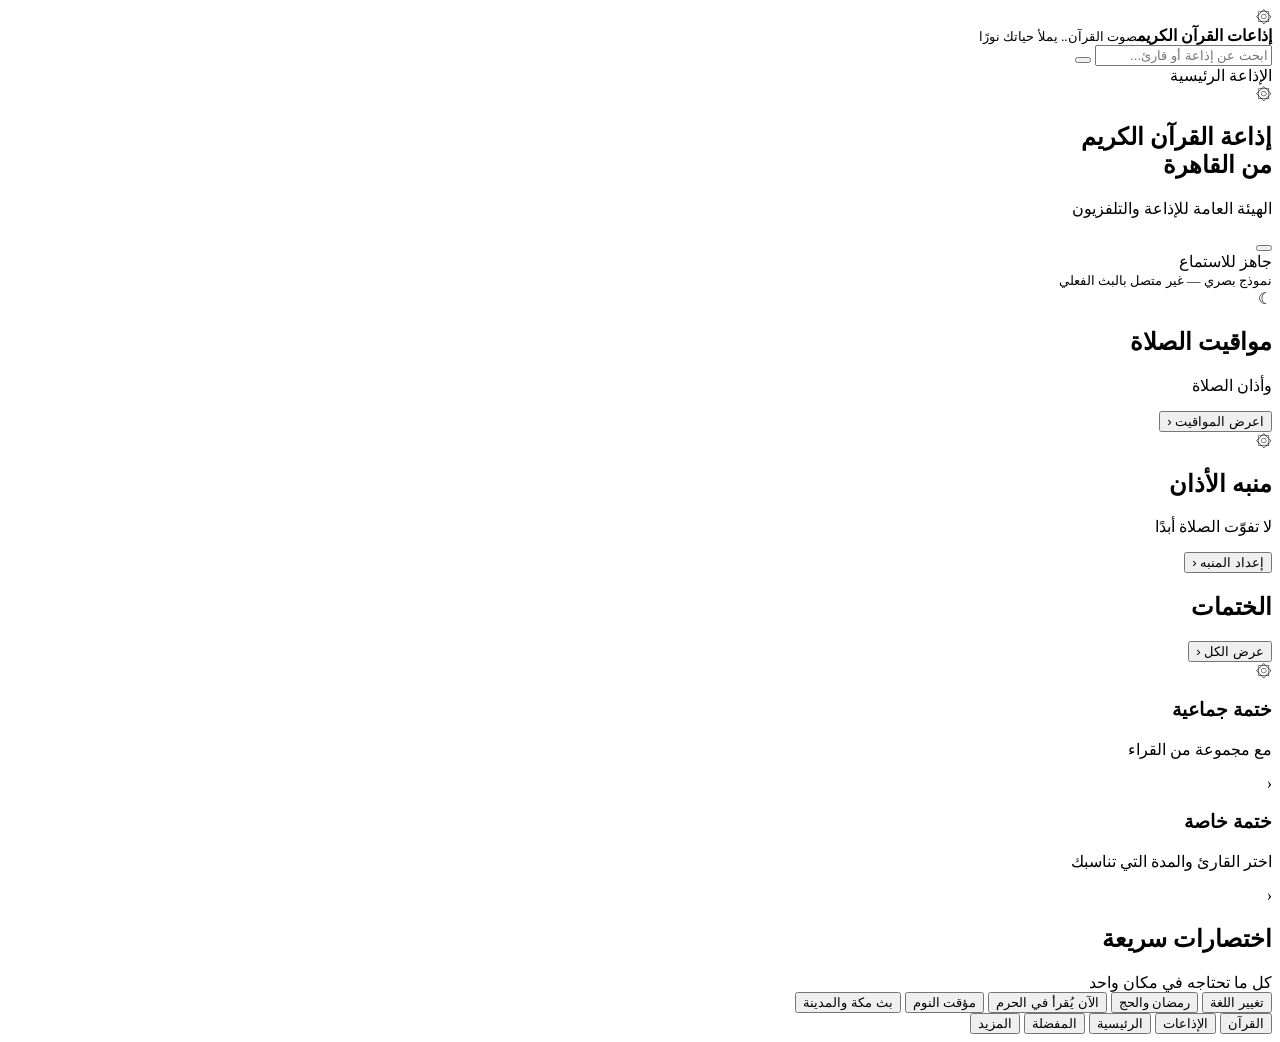
==== design-prototype/index.html @ 591623f3 "Add isolated homepage design prototype shell" ====
<!doctype html>
<html lang="ar" dir="rtl">
<head>
  <meta charset="utf-8">
  <meta name="viewport" content="width=device-width,initial-scale=1,viewport-fit=cover">
  <meta name="theme-color" content="#278acb">
  <title>إذاعات القرآن الكريم — نموذج الواجهة</title>
  <link rel="stylesheet" href="./styles.css">
  <link rel="preconnect" href="https://fonts.googleapis.com">
  <link rel="preconnect" href="https://fonts.gstatic.com" crossorigin>
  <link href="https://fonts.googleapis.com/css2?family=Cairo:wght@400;500;600;700;800&display=swap" rel="stylesheet">
</head>
<body>
  <div class="app-shell">
    <header class="topbar">
      <div class="brand">
        <div class="brand-mark" aria-hidden="true">۞</div>
        <div><strong>إذاعات القرآن الكريم</strong><small>صوت القرآن.. يملأ حياتك نورًا</small></div>
      </div>
      <div class="header-actions">
        <label class="searchbox"><span class="icon" data-icon="search"></span><input id="searchInput" type="search" placeholder="ابحث عن إذاعة أو قارئ..." aria-label="البحث"></label>
        <button class="icon-button" aria-label="الإعدادات" title="الإعدادات"><span class="icon" data-icon="settings"></span></button>
      </div>
    </header>

    <main>
      <section class="hero" aria-label="إذاعة القرآن الكريم من القاهرة">
        <div class="hero-ornament"></div>
        <div class="hero-scene" aria-hidden="true">
          <div class="sun"></div><div class="skyline skyline-back"></div><div class="mosque">
            <div class="minaret m1"></div><div class="minaret m2"></div><div class="dome"></div><div class="mosque-base"></div>
          </div><div class="water"></div>
        </div>
        <div class="hero-copy">
          <span class="eyebrow"><span class="icon" data-icon="radio"></span> الإذاعة الرئيسية</span>
          <div class="hero-title-row"><div class="hero-emblem">۞</div><div><h1>إذاعة القرآن الكريم<br>من القاهرة</h1><p>الهيئة العامة للإذاعة والتلفزيون</p></div></div>
          <div class="hero-controls"><button class="play-button" id="playButton" aria-label="تشغيل تجريبي"><span class="icon" data-icon="play"></span></button><div class="equalizer" aria-hidden="true"><i></i><i></i><i></i><i></i></div><span class="live-pill"><i></i><span id="liveLabel">جاهز للاستماع</span></span></div>
          <small class="demo-note">نموذج بصري — غير متصل بالبث الفعلي</small>
        </div>
      </section>

      <section class="category-grid" id="categoryGrid" aria-label="أقسام التطبيق"></section>

      <section class="prayer-grid">
        <article class="prayer-card prayer-times">
          <div class="prayer-art" aria-hidden="true">☾</div><div class="prayer-content"><span class="prayer-icon"><span class="icon" data-icon="clock"></span></span><h2>مواقيت الصلاة</h2><p>وأذان الصلاة</p><button class="outline-button">اعرض المواقيت <span>‹</span></button></div>
        </article>
        <article class="prayer-card adhan-card">
          <div class="prayer-art" aria-hidden="true">۞</div><div class="prayer-content"><span class="prayer-icon"><span class="icon" data-icon="bell"></span></span><h2>منبه الأذان</h2><p>لا تفوّت الصلاة أبدًا</p><button class="outline-button">إعداد المنبه <span>‹</span></button></div>
        </article>
      </section>

      <section class="khatma-section">
        <div class="section-heading"><h2><span class="icon" data-icon="book-open"></span> الختمات</h2><button class="text-button">عرض الكل ‹</button></div>
        <div class="khatma-grid">
          <article class="khatma-card khatma-group"><div class="khatma-illustration">۞</div><div><h3>ختمة جماعية</h3><p>مع مجموعة من القراء</p></div><span class="round-action">‹</span></article>
          <article class="khatma-card khatma-personal"><div class="khatma-illustration"><span class="icon" data-icon="book-open"></span></div><div><h3>ختمة خاصة</h3><p>اختر القارئ والمدة التي تناسبك</p></div><span class="round-action">‹</span></article>
        </div>
      </section>

      <section class="quick-section">
        <div class="section-heading"><h2>اختصارات سريعة</h2><span class="section-caption">كل ما تحتاجه في مكان واحد</span></div>
        <div class="quick-grid">
          <button class="quick-item"><span class="quick-icon" data-icon="languages"></span><span>تغيير اللغة</span></button>
          <button class="quick-item"><span class="quick-icon" data-icon="moon-star"></span><span>رمضان والحج</span></button>
          <button class="quick-item"><span class="quick-icon" data-icon="landmark"></span><span>الآن يُقرأ في الحرم</span></button>
          <button class="quick-item"><span class="quick-icon" data-icon="timer"></span><span>مؤقت النوم</span></button>
          <button class="quick-item"><span class="quick-icon" data-icon="tv"></span><span>بث مكة والمدينة</span></button>
        </div>
      </section>
    </main>

    <nav class="bottom-nav" aria-label="التنقل الرئيسي">
      <button class="nav-item"><span class="icon" data-icon="book-open"></span><span>القرآن</span></button>
      <button class="nav-item"><span class="icon" data-icon="radio"></span><span>الإذاعات</span></button>
      <button class="nav-item active"><span class="icon" data-icon="home"></span><span>الرئيسية</span></button>
      <button class="nav-item"><span class="icon" data-icon="heart"></span><span>المفضلة</span></button>
      <button class="nav-item"><span class="icon" data-icon="more-horizontal"></span><span>المزيد</span></button>
    </nav>
  </div>
  <script src="./app.js"></script>
</body>
</html>
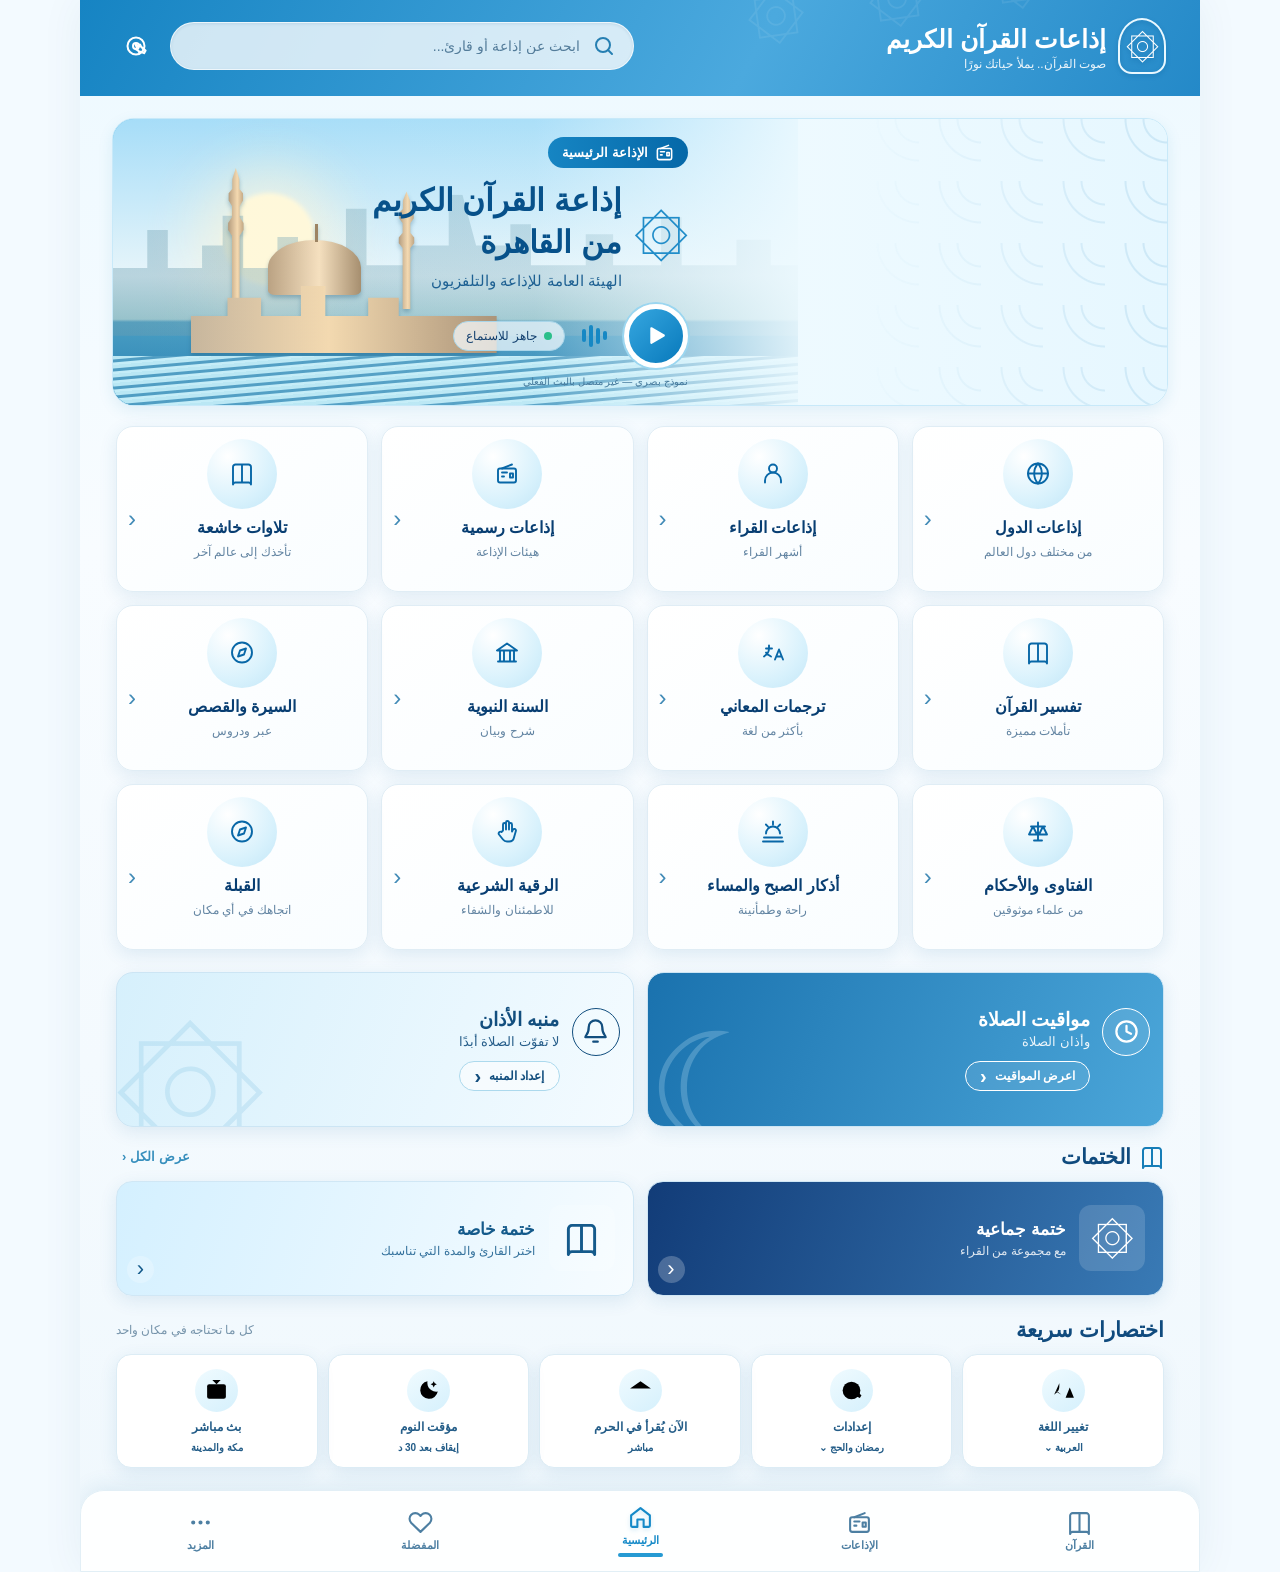
==== commit 2dd83ac0: "Refine shortcut cards to match reference design" ====
--- a/design-prototype/index.html
+++ b/design-prototype/index.html
@@ -61,11 +61,11 @@
       <section class="quick-section">
         <div class="section-heading"><h2>اختصارات سريعة</h2><span class="section-caption">كل ما تحتاجه في مكان واحد</span></div>
         <div class="quick-grid">
-          <button class="quick-item"><span class="quick-icon" data-icon="languages"></span><span>تغيير اللغة</span></button>
-          <button class="quick-item"><span class="quick-icon" data-icon="moon-star"></span><span>رمضان والحج</span></button>
-          <button class="quick-item"><span class="quick-icon" data-icon="landmark"></span><span>الآن يُقرأ في الحرم</span></button>
-          <button class="quick-item"><span class="quick-icon" data-icon="timer"></span><span>مؤقت النوم</span></button>
-          <button class="quick-item"><span class="quick-icon" data-icon="tv"></span><span>بث مكة والمدينة</span></button>
+          <button class="quick-item" type="button" aria-pressed="false"><span class="quick-icon" data-icon="languages"></span><strong>تغيير اللغة</strong><small>العربية <span class="tiny-chevron">⌄</span></small></button>
+          <button class="quick-item" type="button" aria-pressed="false"><span class="quick-icon" data-icon="settings"></span><strong>إعدادات</strong><small>رمضان والحج <span class="tiny-chevron">⌄</span></small></button>
+          <button class="quick-item" type="button" aria-pressed="false"><span class="quick-icon" data-icon="landmark"></span><strong>الآن يُقرأ في الحرم</strong><small>مباشر <i class="status-dot"></i></small></button>
+          <button class="quick-item" type="button" aria-pressed="false"><span class="quick-icon" data-icon="moon-star"></span><strong>مؤقت النوم</strong><small>إيقاف بعد 30 د</small></button>
+          <button class="quick-item" type="button" aria-pressed="false"><span class="quick-icon" data-icon="tv"></span><strong>بث مباشر</strong><small>مكة والمدينة <i class="status-dot live-dot"></i></small></button>
         </div>
       </section>
     </main>
--- a/design-prototype/styles.css
+++ b/design-prototype/styles.css
@@ -0,0 +1 @@
+:root{color-scheme:light;--blue-900:#084d88;--blue-800:#0969a9;--blue-700:#147dbb;--blue-600:#2795d0;--blue-300:#a8dff4;--blue-100:#e7f6fd;--ink:#123f6e;--muted:#5d7f9e;--line:#dcecf5;--shadow:0 5px 18px rgba(26,104,158,.11);font-family:"Cairo",Tahoma,Arial,sans-serif}*{box-sizing:border-box}html{scroll-behavior:smooth}body{margin:0;background:#f3faff;color:var(--ink);font-family:"Cairo",Tahoma,Arial,sans-serif}.app-shell{max-width:1120px;margin:0 auto;background:linear-gradient(180deg,#edf9ff 0,#f8fcff 35%,#f0f8fd 100%);min-height:100vh;overflow:hidden;box-shadow:0 0 40px #164d7110}.topbar{padding:18px clamp(18px,3vw,34px) 22px;background:linear-gradient(118deg,#1684c3,#4ba9de 60%,#2489c8);color:#fff;position:relative;display:flex;align-items:center;justify-content:space-between;gap:22px;isolation:isolate}.topbar:before{content:"۞ ۞ ۞ ۞";position:absolute;inset:0;opacity:.08;font-size:60px;letter-spacing:24px;overflow:hidden;z-index:-1;transform:rotate(-8deg)}.brand{display:flex;align-items:center;gap:12px;white-space:nowrap}.brand-mark{width:48px;height:56px;border:2px solid #e9f8ff;border-radius:50% 50% 14px 14px;display:grid;place-items:center;font-size:34px;line-height:1;color:white;filter:drop-shadow(0 2px 2px #00518b55)}.brand strong{display:block;font-size:clamp(17px,2.1vw,25px);font-weight:800;line-height:1.4}.brand small{display:block;font-size:12px;opacity:.9}.header-actions{display:flex;align-items:center;gap:12px;flex:1;max-width:520px}.searchbox{height:48px;display:flex;align-items:center;gap:10px;flex:1;border-radius:28px;background:#ffffffc9;padding:0 17px;color:#267fb2;border:1px solid #ffffff9c;box-shadow:inset 0 1px 3px #155a8720}.searchbox input{min-width:0;width:100%;border:0;outline:0;background:transparent;font:500 14px "Cairo",sans-serif;color:var(--ink)}.searchbox input::placeholder{color:#537c9a}.icon-button{border:0;background:transparent;color:#fff;width:44px;height:44px;display:grid;place-items:center}.icon{width:24px;height:24px;display:inline-flex;align-items:center;justify-content:center;flex:none}.icon svg{width:100%;height:100%;display:block;stroke:currentColor;fill:none;stroke-width:2;stroke-linecap:round;stroke-linejoin:round}.hero{position:relative;min-height:255px;margin:22px clamp(16px,3vw,32px) 20px;border-radius:22px;overflow:hidden;background:linear-gradient(100deg,#75c7ed 0%,#e4f6ff 50%,#f1fbff 100%);box-shadow:0 5px 15px #1e7eb41a;border:1px solid #c8e9f9;isolation:isolate}.hero:after{content:"";position:absolute;inset:0;background:linear-gradient(90deg,transparent 0%,#effaff12 40%,#eefaffee 66%,#e6f7ff 100%);z-index:-1}.hero-ornament{position:absolute;inset:0;opacity:.17;background-image:radial-gradient(circle at 100% 0,transparent 0 22px,#4c9dcb 23px 24px,transparent 25px),radial-gradient(circle at 100% 0,transparent 0 40px,#4c9dcb 41px 42px,transparent 43px);background-size:62px 62px;mask-image:linear-gradient(90deg,transparent 70%,#000)}.hero-scene{position:absolute;inset:0 35% 0 0;overflow:hidden;background:linear-gradient(#a6ddf8 0%,#e7f5fa 55%,#b2d9dc 70%,#4a9fc4 71%,#267db0 100%);z-index:-1}.sun{position:absolute;width:92px;height:92px;border-radius:50%;background:#fff8d9;filter:blur(2px);left:16%;top:26%;box-shadow:0 0 55px 25px #fff6d8a3}.skyline{position:absolute;bottom:24%;left:0;right:0;height:43%;background:linear-gradient(90deg,#6d9eb0,#8cb7c6);clip-path:polygon(0 52%,5% 52%,5% 25%,8% 25%,8% 52%,13% 52%,13% 36%,16% 36%,16% 15%,19% 15%,19% 52%,24% 52%,24% 30%,27% 30%,27% 50%,34% 50%,34% 10%,37% 10%,37% 50%,43% 50%,43% 36%,49% 36%,49% 0,51% 0,53% 36%,58% 36%,58% 21%,61% 21%,61% 50%,69% 50%,69% 28%,73% 28%,73% 50%,80% 50%,80% 16%,83% 16%,83% 50%,91% 50%,91% 32%,96% 32%,96% 50%,100% 50%,100% 100%,0 100%)}.skyline-back{opacity:.38;transform:scaleY(1.15);transform-origin:bottom}.mosque{position:absolute;bottom:18%;left:9%;width:47%;height:55%;filter:drop-shadow(0 3px 2px #14557555)}.mosque-base{position:absolute;bottom:0;left:5%;right:0;height:43%;background:linear-gradient(90deg,#c6b59c,#f3d8ad 45%,#a68d70);clip-path:polygon(0 100%,0 45%,12% 45%,12% 18%,23% 18%,23% 45%,36% 45%,36% 0,44% 0,44% 45%,58% 45%,58% 18%,68% 18%,68% 45%,100% 45%,100% 100%)}.dome{position:absolute;bottom:37%;left:29%;width:29%;height:35%;background:linear-gradient(90deg,#b9a080,#f5dfbd 55%,#a38a69);border-radius:50% 50% 8% 8%}.dome:before{content:"";position:absolute;width:3px;height:18px;background:#9a805e;left:50%;top:-16px}.minaret{position:absolute;bottom:28%;width:8%;height:68%;background:linear-gradient(90deg,#8e775f,#f4d8ae 55%,#94795a);clip-path:polygon(50% 0,64% 8%,64% 15%,78% 18%,78% 23%,65% 27%,65% 35%,80% 39%,80% 44%,65% 48%,65% 100%,35% 100%,35% 48%,20% 44%,20% 39%,35% 35%,35% 27%,22% 23%,22% 18%,36% 15%,36% 8%)}.m1{left:15%;height:90%}.m2{left:68%;height:75%}.water{position:absolute;bottom:0;left:0;right:0;height:17%;background:repeating-linear-gradient(175deg,#b9e7f4 0 3px,#4f9dc3 4px 6px,#c4edf8 7px 9px)}.hero-copy{position:relative;z-index:1;margin-right:auto;width:57%;padding:18px 26px 18px 20px;min-height:255px;display:flex;flex-direction:column;justify-content:center}.eyebrow{align-self:flex-start;display:inline-flex;align-items:center;gap:7px;padding:6px 14px;border-radius:24px;color:#fff;background:linear-gradient(90deg,#1685c3,#0568a8);font-size:13px;font-weight:700}.eyebrow .icon{width:19px;height:19px}.hero-title-row{display:flex;align-items:center;gap:12px;margin-top:12px}.hero-emblem{font-size:56px;color:#218dc9;line-height:1}.hero h1{font-size:clamp(21px,2.5vw,31px);line-height:1.35;margin:0;color:#07518a;font-weight:800}.hero p{margin:8px 0 0;font-size:15px;color:#1d6092}.hero-controls{display:flex;align-items:center;gap:17px;margin-top:14px}.play-button{width:64px;height:64px;border-radius:50%;display:grid;place-items:center;border:5px solid #fff;background:linear-gradient(135deg,#36a7e0,#0879bb);color:white;box-shadow:0 0 0 2px #9bd6f0}.play-button .icon{width:25px;height:25px;fill:white}.play-button .icon svg{fill:currentColor}.equalizer{height:24px;display:flex;align-items:center;gap:3px}.equalizer i{width:4px;border-radius:4px;background:#1688c4;height:9px}.equalizer i:nth-child(2){height:16px}.equalizer i:nth-child(3){height:22px}.equalizer i:nth-child(4){height:13px}.live-pill{display:flex;align-items:center;gap:7px;border:1px solid #a8d5e9;border-radius:20px;background:#f7fdffb8;padding:7px 12px;font-size:12px;white-space:nowrap}.live-pill i{width:8px;height:8px;border-radius:50%;background:#2bbf8a}.demo-note{font-size:10px;color:#477b9d;margin-top:8px}.category-grid{display:grid;grid-template-columns:repeat(4,minmax(0,1fr));gap:13px;margin:0 clamp(18px,3.3vw,36px) 22px}.category-card{background:linear-gradient(145deg,#fff,#f9fdff);border:1px solid #e0edf5;border-radius:17px;min-height:156px;box-shadow:var(--shadow);display:flex;flex-direction:column;align-items:center;text-align:center;padding:12px 10px 11px;position:relative;transition:transform .18s,box-shadow .18s}.category-card:hover{transform:translateY(-2px);box-shadow:0 8px 22px #1a6a9e1c}.category-icon{width:65px;height:65px;border-radius:50%;display:grid;place-items:center;background:radial-gradient(circle at 30% 25%,#fff,#d7f1fc 65%,#c2e6f7);color:#0867a7;margin-bottom:7px}.category-icon svg{width:35px;height:35px;stroke-width:1.9}.category-icon .emoji-icon{font-size:32px;line-height:1}.category-card h3{font-size:16px;font-weight:800;margin:0;color:#083e72;line-height:1.5}.category-card p{font-size:12px;color:#6284a2;margin:4px 0 0;line-height:1.4}.category-arrow{position:absolute;left:11px;top:49%;font-size:24px;color:#428bb7;line-height:1}.prayer-grid{display:grid;grid-template-columns:1fr 1fr;gap:13px;margin:0 clamp(18px,3.3vw,36px) 18px}.prayer-card{min-height:155px;position:relative;overflow:hidden;border-radius:17px;border:1px solid #cce5f4;box-shadow:var(--shadow);display:flex;align-items:center;padding:17px 18px}.prayer-times{background:linear-gradient(110deg,#1a72ae,#4ba6d9);color:white}.adhan-card{background:linear-gradient(110deg,#d6f0fc,#f4fbff);color:#124e7e}.prayer-art{position:absolute;left:-2px;bottom:-42px;font-size:155px;line-height:1;color:#d8f3ff;opacity:.23}.adhan-card .prayer-art{color:#74b9df;opacity:.22}.prayer-content{position:relative;z-index:1;margin-right:auto;text-align:right}.prayer-content h2{margin:0;font-size:19px;font-weight:800}.prayer-content p{margin:3px 0 12px;font-size:13px;opacity:.9}.prayer-icon{position:absolute;right:-60px;top:0;width:48px;height:48px;border:1px solid currentColor;border-radius:50%;display:grid;place-items:center;background:#ffffff18}.prayer-icon .icon{width:27px;height:27px}.prayer-content{margin-right:55px}.outline-button{display:flex;align-items:center;gap:8px;border:1px solid currentColor;border-radius:24px;background:#ffffff16;color:inherit;padding:7px 14px;font:600 12px "Cairo",sans-serif}.adhan-card .outline-button{background:#ffffff8c;border-color:#acd9ed}.outline-button span{font-size:20px;line-height:12px}.section-heading{display:flex;align-items:center;justify-content:space-between;gap:12px;margin:0 0 12px}.section-heading h2{display:flex;align-items:center;gap:9px;font-size:21px;margin:0;font-weight:800;color:#104b7e}.section-heading h2 .icon{color:#167db7}.text-button{border:0;background:transparent;color:#378fbd;font:700 13px "Cairo",sans-serif}.khatma-section,.quick-section{margin:0 clamp(18px,3.3vw,36px) 22px}.khatma-grid{display:grid;grid-template-columns:1fr 1fr;gap:13px}.khatma-card{position:relative;min-height:115px;overflow:hidden;border-radius:16px;display:flex;align-items:center;gap:13px;padding:16px 18px;border:1px solid #d0e7f5;box-shadow:var(--shadow)}.khatma-group{background:linear-gradient(110deg,#123c78,#397ab5);color:#fff}.khatma-personal{background:linear-gradient(110deg,#d4f0ff,#f7fcff);color:#145a8b}.khatma-card h3{font-size:17px;margin:0 0 4px;font-weight:800}.khatma-card p{font-size:12px;margin:0;opacity:.85}.khatma-illustration{width:66px;height:66px;border-radius:12px;background:#ffffff25;display:grid;place-items:center;flex:none;font-size:44px;color:inherit}.khatma-illustration .icon{width:35px;height:35px}.round-action{position:absolute;left:10px;bottom:12px;width:27px;height:27px;border-radius:50%;display:grid;place-items:center;background:#ffffff3a;font-size:22px}.section-caption{font-size:12px;color:#7593aa}.quick-grid{display:grid;grid-template-columns:repeat(5,minmax(0,1fr));gap:10px}.quick-item{display:flex;flex-direction:column;align-items:center;gap:8px;border:1px solid #dcecf5;border-radius:15px;background:#fff;padding:14px 6px;color:#245d88;font:700 12px "Cairo",sans-serif;box-shadow:var(--shadow);min-height:104px}.quick-icon{width:43px;height:43px;border-radius:50%;display:grid;place-items:center;color:#0878b7;background:linear-gradient(145deg,#f0fbff,#d5f0fc)}.quick-icon svg{width:25px;height:25px}.bottom-nav{position:sticky;bottom:0;z-index:5;display:grid;grid-template-columns:repeat(5,1fr);gap:4px;padding:10px 12px calc(10px + env(safe-area-inset-bottom));background:#ffffffed;backdrop-filter:blur(16px);border:1px solid #e2eff6;border-radius:24px 24px 0 0;box-shadow:0 -5px 20px #246b9917}.nav-item{display:flex;flex-direction:column;align-items:center;justify-content:center;gap:4px;border:0;background:transparent;color:#4d7fa2;font:600 11px "Cairo",sans-serif;padding:4px 0}.nav-item .icon{width:25px;height:25px}.nav-item.active{color:#168ac8}.nav-item.active .icon{filter:drop-shadow(0 2px 2px #168ac833)}.nav-item.active:after{content:"";height:4px;width:45px;border-radius:8px;background:#269ad3;margin-top:2px}.empty-state{grid-column:1/-1;padding:22px;text-align:center;color:#6485a0}.hidden{display:none!important}@media(min-width:900px){.app-shell{max-width:1120px}.hero{min-height:280px}.hero-copy{min-height:280px}.category-card{min-height:166px}.category-icon{width:70px;height:70px}}@media(max-width:680px){.topbar{align-items:flex-start;flex-direction:column;gap:14px;padding:16px 18px 20px}.brand{align-self:flex-start}.brand-mark{width:42px;height:48px;font-size:28px}.header-actions{width:100%;max-width:none;flex-direction:row-reverse}.searchbox{height:46px}.hero{margin:15px 13px 17px;min-height:255px}.hero-scene{inset:0 29% 0 0;opacity:.76}.hero-copy{width:72%;min-height:255px;padding:14px 14px 14px 10px}.hero:after{background:linear-gradient(90deg,#edfaff00 0%,#eaf8ffdf 43%,#eaf8ff 100%)}.hero-emblem{display:none}.hero h1{font-size:22px}.hero p{font-size:12px}.hero-controls{gap:9px;margin-top:13px}.play-button{width:55px;height:55px}.live-pill{font-size:10px;padding:6px 8px}.demo-note{font-size:9px}.category-grid{grid-template-columns:repeat(2,minmax(0,1fr));gap:10px;margin:0 13px 17px}.category-card{min-height:148px;padding:11px 8px}.category-icon{width:60px;height:60px}.category-card h3{font-size:15px}.category-card p{font-size:11px}.prayer-grid{grid-template-columns:1fr;gap:10px;margin:0 13px 17px}.prayer-card{min-height:137px}.prayer-content h2{font-size:18px}.khatma-section,.quick-section{margin:0 13px 19px}.khatma-grid{grid-template-columns:1fr;gap:10px}.khatma-card{min-height:102px}.section-heading h2{font-size:19px}.quick-grid{grid-template-columns:repeat(5,minmax(0,1fr));gap:5px}.quick-item{min-height:88px;padding:9px 3px;font-size:10px;gap:6px;border-radius:12px}.quick-icon{width:37px;height:37px}.quick-icon svg{width:21px;height:21px}.bottom-nav{padding:9px 7px calc(9px + env(safe-area-inset-bottom));border-radius:20px 20px 0 0}.nav-item{font-size:10px}.nav-item .icon{width:23px;height:23px}.nav-item.active:after{width:30px}}@media(max-width:360px){.hero-copy{width:78%}.hero h1{font-size:19px}.hero p{font-size:11px}.equalizer{display:none}.category-card h3{font-size:13px}.quick-item{font-size:9px}.quick-icon{width:33px;height:33px}}
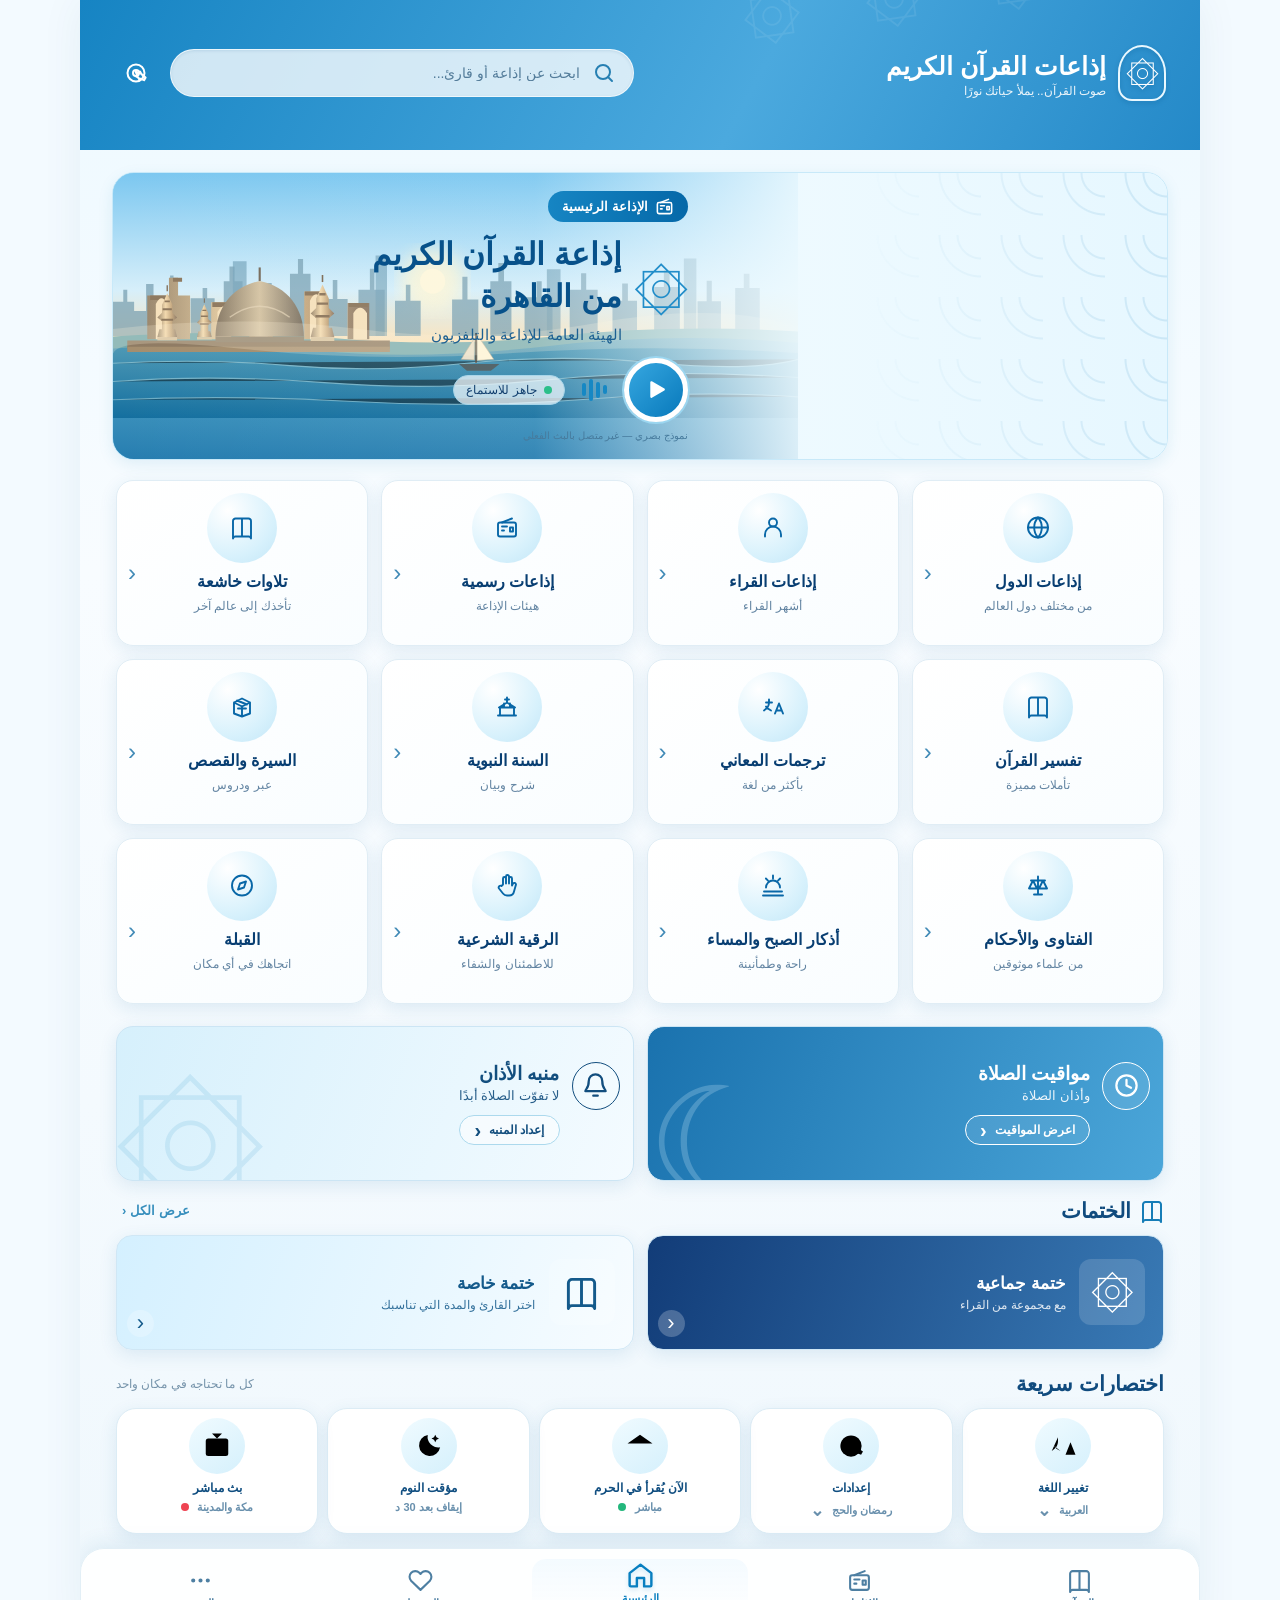
==== commit f57440c7: "Use custom Cairo and Nile hero artwork" ====
--- a/design-prototype/index.html
+++ b/design-prototype/index.html
@@ -26,11 +26,7 @@
     <main>
       <section class="hero" aria-label="إذاعة القرآن الكريم من القاهرة">
         <div class="hero-ornament"></div>
-        <div class="hero-scene" aria-hidden="true">
-          <div class="sun"></div><div class="skyline skyline-back"></div><div class="mosque">
-            <div class="minaret m1"></div><div class="minaret m2"></div><div class="dome"></div><div class="mosque-base"></div>
-          </div><div class="water"></div>
-        </div>
+        <div class="hero-scene" aria-hidden="true"><img src="./assets/hero-cairo-nile.svg" alt=""></div>
         <div class="hero-copy">
           <span class="eyebrow"><span class="icon" data-icon="radio"></span> الإذاعة الرئيسية</span>
           <div class="hero-title-row"><div class="hero-emblem">۞</div><div><h1>إذاعة القرآن الكريم<br>من القاهرة</h1><p>الهيئة العامة للإذاعة والتلفزيون</p></div></div>
--- a/design-prototype/styles.css
+++ b/design-prototype/styles.css
@@ -1 +1,64 @@
-:root{color-scheme:light;--blue-900:#084d88;--blue-800:#0969a9;--blue-700:#147dbb;--blue-600:#2795d0;--blue-300:#a8dff4;--blue-100:#e7f6fd;--ink:#123f6e;--muted:#5d7f9e;--line:#dcecf5;--shadow:0 5px 18px rgba(26,104,158,.11);font-family:"Cairo",Tahoma,Arial,sans-serif}*{box-sizing:border-box}html{scroll-behavior:smooth}body{margin:0;background:#f3faff;color:var(--ink);font-family:"Cairo",Tahoma,Arial,sans-serif}.app-shell{max-width:1120px;margin:0 auto;background:linear-gradient(180deg,#edf9ff 0,#f8fcff 35%,#f0f8fd 100%);min-height:100vh;overflow:hidden;box-shadow:0 0 40px #164d7110}.topbar{padding:18px clamp(18px,3vw,34px) 22px;background:linear-gradient(118deg,#1684c3,#4ba9de 60%,#2489c8);color:#fff;position:relative;display:flex;align-items:center;justify-content:space-between;gap:22px;isolation:isolate}.topbar:before{content:"۞ ۞ ۞ ۞";position:absolute;inset:0;opacity:.08;font-size:60px;letter-spacing:24px;overflow:hidden;z-index:-1;transform:rotate(-8deg)}.brand{display:flex;align-items:center;gap:12px;white-space:nowrap}.brand-mark{width:48px;height:56px;border:2px solid #e9f8ff;border-radius:50% 50% 14px 14px;display:grid;place-items:center;font-size:34px;line-height:1;color:white;filter:drop-shadow(0 2px 2px #00518b55)}.brand strong{display:block;font-size:clamp(17px,2.1vw,25px);font-weight:800;line-height:1.4}.brand small{display:block;font-size:12px;opacity:.9}.header-actions{display:flex;align-items:center;gap:12px;flex:1;max-width:520px}.searchbox{height:48px;display:flex;align-items:center;gap:10px;flex:1;border-radius:28px;background:#ffffffc9;padding:0 17px;color:#267fb2;border:1px solid #ffffff9c;box-shadow:inset 0 1px 3px #155a8720}.searchbox input{min-width:0;width:100%;border:0;outline:0;background:transparent;font:500 14px "Cairo",sans-serif;color:var(--ink)}.searchbox input::placeholder{color:#537c9a}.icon-button{border:0;background:transparent;color:#fff;width:44px;height:44px;display:grid;place-items:center}.icon{width:24px;height:24px;display:inline-flex;align-items:center;justify-content:center;flex:none}.icon svg{width:100%;height:100%;display:block;stroke:currentColor;fill:none;stroke-width:2;stroke-linecap:round;stroke-linejoin:round}.hero{position:relative;min-height:255px;margin:22px clamp(16px,3vw,32px) 20px;border-radius:22px;overflow:hidden;background:linear-gradient(100deg,#75c7ed 0%,#e4f6ff 50%,#f1fbff 100%);box-shadow:0 5px 15px #1e7eb41a;border:1px solid #c8e9f9;isolation:isolate}.hero:after{content:"";position:absolute;inset:0;background:linear-gradient(90deg,transparent 0%,#effaff12 40%,#eefaffee 66%,#e6f7ff 100%);z-index:-1}.hero-ornament{position:absolute;inset:0;opacity:.17;background-image:radial-gradient(circle at 100% 0,transparent 0 22px,#4c9dcb 23px 24px,transparent 25px),radial-gradient(circle at 100% 0,transparent 0 40px,#4c9dcb 41px 42px,transparent 43px);background-size:62px 62px;mask-image:linear-gradient(90deg,transparent 70%,#000)}.hero-scene{position:absolute;inset:0 35% 0 0;overflow:hidden;background:linear-gradient(#a6ddf8 0%,#e7f5fa 55%,#b2d9dc 70%,#4a9fc4 71%,#267db0 100%);z-index:-1}.sun{position:absolute;width:92px;height:92px;border-radius:50%;background:#fff8d9;filter:blur(2px);left:16%;top:26%;box-shadow:0 0 55px 25px #fff6d8a3}.skyline{position:absolute;bottom:24%;left:0;right:0;height:43%;background:linear-gradient(90deg,#6d9eb0,#8cb7c6);clip-path:polygon(0 52%,5% 52%,5% 25%,8% 25%,8% 52%,13% 52%,13% 36%,16% 36%,16% 15%,19% 15%,19% 52%,24% 52%,24% 30%,27% 30%,27% 50%,34% 50%,34% 10%,37% 10%,37% 50%,43% 50%,43% 36%,49% 36%,49% 0,51% 0,53% 36%,58% 36%,58% 21%,61% 21%,61% 50%,69% 50%,69% 28%,73% 28%,73% 50%,80% 50%,80% 16%,83% 16%,83% 50%,91% 50%,91% 32%,96% 32%,96% 50%,100% 50%,100% 100%,0 100%)}.skyline-back{opacity:.38;transform:scaleY(1.15);transform-origin:bottom}.mosque{position:absolute;bottom:18%;left:9%;width:47%;height:55%;filter:drop-shadow(0 3px 2px #14557555)}.mosque-base{position:absolute;bottom:0;left:5%;right:0;height:43%;background:linear-gradient(90deg,#c6b59c,#f3d8ad 45%,#a68d70);clip-path:polygon(0 100%,0 45%,12% 45%,12% 18%,23% 18%,23% 45%,36% 45%,36% 0,44% 0,44% 45%,58% 45%,58% 18%,68% 18%,68% 45%,100% 45%,100% 100%)}.dome{position:absolute;bottom:37%;left:29%;width:29%;height:35%;background:linear-gradient(90deg,#b9a080,#f5dfbd 55%,#a38a69);border-radius:50% 50% 8% 8%}.dome:before{content:"";position:absolute;width:3px;height:18px;background:#9a805e;left:50%;top:-16px}.minaret{position:absolute;bottom:28%;width:8%;height:68%;background:linear-gradient(90deg,#8e775f,#f4d8ae 55%,#94795a);clip-path:polygon(50% 0,64% 8%,64% 15%,78% 18%,78% 23%,65% 27%,65% 35%,80% 39%,80% 44%,65% 48%,65% 100%,35% 100%,35% 48%,20% 44%,20% 39%,35% 35%,35% 27%,22% 23%,22% 18%,36% 15%,36% 8%)}.m1{left:15%;height:90%}.m2{left:68%;height:75%}.water{position:absolute;bottom:0;left:0;right:0;height:17%;background:repeating-linear-gradient(175deg,#b9e7f4 0 3px,#4f9dc3 4px 6px,#c4edf8 7px 9px)}.hero-copy{position:relative;z-index:1;margin-right:auto;width:57%;padding:18px 26px 18px 20px;min-height:255px;display:flex;flex-direction:column;justify-content:center}.eyebrow{align-self:flex-start;display:inline-flex;align-items:center;gap:7px;padding:6px 14px;border-radius:24px;color:#fff;background:linear-gradient(90deg,#1685c3,#0568a8);font-size:13px;font-weight:700}.eyebrow .icon{width:19px;height:19px}.hero-title-row{display:flex;align-items:center;gap:12px;margin-top:12px}.hero-emblem{font-size:56px;color:#218dc9;line-height:1}.hero h1{font-size:clamp(21px,2.5vw,31px);line-height:1.35;margin:0;color:#07518a;font-weight:800}.hero p{margin:8px 0 0;font-size:15px;color:#1d6092}.hero-controls{display:flex;align-items:center;gap:17px;margin-top:14px}.play-button{width:64px;height:64px;border-radius:50%;display:grid;place-items:center;border:5px solid #fff;background:linear-gradient(135deg,#36a7e0,#0879bb);color:white;box-shadow:0 0 0 2px #9bd6f0}.play-button .icon{width:25px;height:25px;fill:white}.play-button .icon svg{fill:currentColor}.equalizer{height:24px;display:flex;align-items:center;gap:3px}.equalizer i{width:4px;border-radius:4px;background:#1688c4;height:9px}.equalizer i:nth-child(2){height:16px}.equalizer i:nth-child(3){height:22px}.equalizer i:nth-child(4){height:13px}.live-pill{display:flex;align-items:center;gap:7px;border:1px solid #a8d5e9;border-radius:20px;background:#f7fdffb8;padding:7px 12px;font-size:12px;white-space:nowrap}.live-pill i{width:8px;height:8px;border-radius:50%;background:#2bbf8a}.demo-note{font-size:10px;color:#477b9d;margin-top:8px}.category-grid{display:grid;grid-template-columns:repeat(4,minmax(0,1fr));gap:13px;margin:0 clamp(18px,3.3vw,36px) 22px}.category-card{background:linear-gradient(145deg,#fff,#f9fdff);border:1px solid #e0edf5;border-radius:17px;min-height:156px;box-shadow:var(--shadow);display:flex;flex-direction:column;align-items:center;text-align:center;padding:12px 10px 11px;position:relative;transition:transform .18s,box-shadow .18s}.category-card:hover{transform:translateY(-2px);box-shadow:0 8px 22px #1a6a9e1c}.category-icon{width:65px;height:65px;border-radius:50%;display:grid;place-items:center;background:radial-gradient(circle at 30% 25%,#fff,#d7f1fc 65%,#c2e6f7);color:#0867a7;margin-bottom:7px}.category-icon svg{width:35px;height:35px;stroke-width:1.9}.category-icon .emoji-icon{font-size:32px;line-height:1}.category-card h3{font-size:16px;font-weight:800;margin:0;color:#083e72;line-height:1.5}.category-card p{font-size:12px;color:#6284a2;margin:4px 0 0;line-height:1.4}.category-arrow{position:absolute;left:11px;top:49%;font-size:24px;color:#428bb7;line-height:1}.prayer-grid{display:grid;grid-template-columns:1fr 1fr;gap:13px;margin:0 clamp(18px,3.3vw,36px) 18px}.prayer-card{min-height:155px;position:relative;overflow:hidden;border-radius:17px;border:1px solid #cce5f4;box-shadow:var(--shadow);display:flex;align-items:center;padding:17px 18px}.prayer-times{background:linear-gradient(110deg,#1a72ae,#4ba6d9);color:white}.adhan-card{background:linear-gradient(110deg,#d6f0fc,#f4fbff);color:#124e7e}.prayer-art{position:absolute;left:-2px;bottom:-42px;font-size:155px;line-height:1;color:#d8f3ff;opacity:.23}.adhan-card .prayer-art{color:#74b9df;opacity:.22}.prayer-content{position:relative;z-index:1;margin-right:auto;text-align:right}.prayer-content h2{margin:0;font-size:19px;font-weight:800}.prayer-content p{margin:3px 0 12px;font-size:13px;opacity:.9}.prayer-icon{position:absolute;right:-60px;top:0;width:48px;height:48px;border:1px solid currentColor;border-radius:50%;display:grid;place-items:center;background:#ffffff18}.prayer-icon .icon{width:27px;height:27px}.prayer-content{margin-right:55px}.outline-button{display:flex;align-items:center;gap:8px;border:1px solid currentColor;border-radius:24px;background:#ffffff16;color:inherit;padding:7px 14px;font:600 12px "Cairo",sans-serif}.adhan-card .outline-button{background:#ffffff8c;border-color:#acd9ed}.outline-button span{font-size:20px;line-height:12px}.section-heading{display:flex;align-items:center;justify-content:space-between;gap:12px;margin:0 0 12px}.section-heading h2{display:flex;align-items:center;gap:9px;font-size:21px;margin:0;font-weight:800;color:#104b7e}.section-heading h2 .icon{color:#167db7}.text-button{border:0;background:transparent;color:#378fbd;font:700 13px "Cairo",sans-serif}.khatma-section,.quick-section{margin:0 clamp(18px,3.3vw,36px) 22px}.khatma-grid{display:grid;grid-template-columns:1fr 1fr;gap:13px}.khatma-card{position:relative;min-height:115px;overflow:hidden;border-radius:16px;display:flex;align-items:center;gap:13px;padding:16px 18px;border:1px solid #d0e7f5;box-shadow:var(--shadow)}.khatma-group{background:linear-gradient(110deg,#123c78,#397ab5);color:#fff}.khatma-personal{background:linear-gradient(110deg,#d4f0ff,#f7fcff);color:#145a8b}.khatma-card h3{font-size:17px;margin:0 0 4px;font-weight:800}.khatma-card p{font-size:12px;margin:0;opacity:.85}.khatma-illustration{width:66px;height:66px;border-radius:12px;background:#ffffff25;display:grid;place-items:center;flex:none;font-size:44px;color:inherit}.khatma-illustration .icon{width:35px;height:35px}.round-action{position:absolute;left:10px;bottom:12px;width:27px;height:27px;border-radius:50%;display:grid;place-items:center;background:#ffffff3a;font-size:22px}.section-caption{font-size:12px;color:#7593aa}.quick-grid{display:grid;grid-template-columns:repeat(5,minmax(0,1fr));gap:10px}.quick-item{display:flex;flex-direction:column;align-items:center;gap:8px;border:1px solid #dcecf5;border-radius:15px;background:#fff;padding:14px 6px;color:#245d88;font:700 12px "Cairo",sans-serif;box-shadow:var(--shadow);min-height:104px}.quick-icon{width:43px;height:43px;border-radius:50%;display:grid;place-items:center;color:#0878b7;background:linear-gradient(145deg,#f0fbff,#d5f0fc)}.quick-icon svg{width:25px;height:25px}.bottom-nav{position:sticky;bottom:0;z-index:5;display:grid;grid-template-columns:repeat(5,1fr);gap:4px;padding:10px 12px calc(10px + env(safe-area-inset-bottom));background:#ffffffed;backdrop-filter:blur(16px);border:1px solid #e2eff6;border-radius:24px 24px 0 0;box-shadow:0 -5px 20px #246b9917}.nav-item{display:flex;flex-direction:column;align-items:center;justify-content:center;gap:4px;border:0;background:transparent;color:#4d7fa2;font:600 11px "Cairo",sans-serif;padding:4px 0}.nav-item .icon{width:25px;height:25px}.nav-item.active{color:#168ac8}.nav-item.active .icon{filter:drop-shadow(0 2px 2px #168ac833)}.nav-item.active:after{content:"";height:4px;width:45px;border-radius:8px;background:#269ad3;margin-top:2px}.empty-state{grid-column:1/-1;padding:22px;text-align:center;color:#6485a0}.hidden{display:none!important}@media(min-width:900px){.app-shell{max-width:1120px}.hero{min-height:280px}.hero-copy{min-height:280px}.category-card{min-height:166px}.category-icon{width:70px;height:70px}}@media(max-width:680px){.topbar{align-items:flex-start;flex-direction:column;gap:14px;padding:16px 18px 20px}.brand{align-self:flex-start}.brand-mark{width:42px;height:48px;font-size:28px}.header-actions{width:100%;max-width:none;flex-direction:row-reverse}.searchbox{height:46px}.hero{margin:15px 13px 17px;min-height:255px}.hero-scene{inset:0 29% 0 0;opacity:.76}.hero-copy{width:72%;min-height:255px;padding:14px 14px 14px 10px}.hero:after{background:linear-gradient(90deg,#edfaff00 0%,#eaf8ffdf 43%,#eaf8ff 100%)}.hero-emblem{display:none}.hero h1{font-size:22px}.hero p{font-size:12px}.hero-controls{gap:9px;margin-top:13px}.play-button{width:55px;height:55px}.live-pill{font-size:10px;padding:6px 8px}.demo-note{font-size:9px}.category-grid{grid-template-columns:repeat(2,minmax(0,1fr));gap:10px;margin:0 13px 17px}.category-card{min-height:148px;padding:11px 8px}.category-icon{width:60px;height:60px}.category-card h3{font-size:15px}.category-card p{font-size:11px}.prayer-grid{grid-template-columns:1fr;gap:10px;margin:0 13px 17px}.prayer-card{min-height:137px}.prayer-content h2{font-size:18px}.khatma-section,.quick-section{margin:0 13px 19px}.khatma-grid{grid-template-columns:1fr;gap:10px}.khatma-card{min-height:102px}.section-heading h2{font-size:19px}.quick-grid{grid-template-columns:repeat(5,minmax(0,1fr));gap:5px}.quick-item{min-height:88px;padding:9px 3px;font-size:10px;gap:6px;border-radius:12px}.quick-icon{width:37px;height:37px}.quick-icon svg{width:21px;height:21px}.bottom-nav{padding:9px 7px calc(9px + env(safe-area-inset-bottom));border-radius:20px 20px 0 0}.nav-item{font-size:10px}.nav-item .icon{width:23px;height:23px}.nav-item.active:after{width:30px}}@media(max-width:360px){.hero-copy{width:78%}.hero h1{font-size:19px}.hero p{font-size:11px}.equalizer{display:none}.category-card h3{font-size:13px}.quick-item{font-size:9px}.quick-icon{width:33px;height:33px}}+:root{color-scheme:light;--blue-900:#084d88;--blue-800:#0969a9;--blue-700:#147dbb;--blue-600:#2795d0;--blue-300:#a8dff4;--blue-100:#e7f6fd;--ink:#123f6e;--muted:#5d7f9e;--line:#dcecf5;--shadow:0 5px 18px rgba(26,104,158,.11);font-family:"Cairo",Tahoma,Arial,sans-serif}*{box-sizing:border-box}html{scroll-behavior:smooth}body{margin:0;background:#f3faff;color:var(--ink);font-family:"Cairo",Tahoma,Arial,sans-serif}.app-shell{max-width:1120px;margin:0 auto;background:linear-gradient(180deg,#edf9ff 0,#f8fcff 35%,#f0f8fd 100%);min-height:100vh;overflow:hidden;box-shadow:0 0 40px #164d7110}.topbar{padding:18px clamp(18px,3vw,34px) 22px;background:linear-gradient(118deg,#1684c3,#4ba9de 60%,#2489c8);color:#fff;position:relative;display:flex;align-items:center;justify-content:space-between;gap:22px;isolation:isolate}.topbar:before{content:"۞ ۞ ۞ ۞";position:absolute;inset:0;opacity:.08;font-size:60px;letter-spacing:24px;overflow:hidden;z-index:-1;transform:rotate(-8deg)}.brand{display:flex;align-items:center;gap:12px;white-space:nowrap}.brand-mark{width:48px;height:56px;border:2px solid #e9f8ff;border-radius:50% 50% 14px 14px;display:grid;place-items:center;font-size:34px;line-height:1;color:white;filter:drop-shadow(0 2px 2px #00518b55)}.brand strong{display:block;font-size:clamp(17px,2.1vw,25px);font-weight:800;line-height:1.4}.brand small{display:block;font-size:12px;opacity:.9}.header-actions{display:flex;align-items:center;gap:12px;flex:1;max-width:520px}.searchbox{height:48px;display:flex;align-items:center;gap:10px;flex:1;border-radius:28px;background:#ffffffc9;padding:0 17px;color:#267fb2;border:1px solid #ffffff9c;box-shadow:inset 0 1px 3px #155a8720}.searchbox input{min-width:0;width:100%;border:0;outline:0;background:transparent;font:500 14px "Cairo",sans-serif;color:var(--ink)}.searchbox input::placeholder{color:#537c9a}.icon-button{border:0;background:transparent;color:#fff;width:44px;height:44px;display:grid;place-items:center}.icon{width:24px;height:24px;display:inline-flex;align-items:center;justify-content:center;flex:none}.icon svg{width:100%;height:100%;display:block;stroke:currentColor;fill:none;stroke-width:2;stroke-linecap:round;stroke-linejoin:round}.hero{position:relative;min-height:255px;margin:22px clamp(16px,3vw,32px) 20px;border-radius:22px;overflow:hidden;background:linear-gradient(100deg,#75c7ed 0%,#e4f6ff 50%,#f1fbff 100%);box-shadow:0 5px 15px #1e7eb41a;border:1px solid #c8e9f9;isolation:isolate}.hero:after{content:"";position:absolute;inset:0;background:linear-gradient(90deg,transparent 0%,#effaff12 40%,#eefaffee 66%,#e6f7ff 100%);z-index:-1}.hero-ornament{position:absolute;inset:0;opacity:.17;background-image:radial-gradient(circle at 100% 0,transparent 0 22px,#4c9dcb 23px 24px,transparent 25px),radial-gradient(circle at 100% 0,transparent 0 40px,#4c9dcb 41px 42px,transparent 43px);background-size:62px 62px;mask-image:linear-gradient(90deg,transparent 70%,#000)}.hero-scene{position:absolute;inset:0 35% 0 0;overflow:hidden;background:linear-gradient(#a6ddf8 0%,#e7f5fa 55%,#b2d9dc 70%,#4a9fc4 71%,#267db0 100%);z-index:-1}.sun{position:absolute;width:92px;height:92px;border-radius:50%;background:#fff8d9;filter:blur(2px);left:16%;top:26%;box-shadow:0 0 55px 25px #fff6d8a3}.skyline{position:absolute;bottom:24%;left:0;right:0;height:43%;background:linear-gradient(90deg,#6d9eb0,#8cb7c6);clip-path:polygon(0 52%,5% 52%,5% 25%,8% 25%,8% 52%,13% 52%,13% 36%,16% 36%,16% 15%,19% 15%,19% 52%,24% 52%,24% 30%,27% 30%,27% 50%,34% 50%,34% 10%,37% 10%,37% 50%,43% 50%,43% 36%,49% 36%,49% 0,51% 0,53% 36%,58% 36%,58% 21%,61% 21%,61% 50%,69% 50%,69% 28%,73% 28%,73% 50%,80% 50%,80% 16%,83% 16%,83% 50%,91% 50%,91% 32%,96% 32%,96% 50%,100% 50%,100% 100%,0 100%)}.skyline-back{opacity:.38;transform:scaleY(1.15);transform-origin:bottom}.mosque{position:absolute;bottom:18%;left:9%;width:47%;height:55%;filter:drop-shadow(0 3px 2px #14557555)}.mosque-base{position:absolute;bottom:0;left:5%;right:0;height:43%;background:linear-gradient(90deg,#c6b59c,#f3d8ad 45%,#a68d70);clip-path:polygon(0 100%,0 45%,12% 45%,12% 18%,23% 18%,23% 45%,36% 45%,36% 0,44% 0,44% 45%,58% 45%,58% 18%,68% 18%,68% 45%,100% 45%,100% 100%)}.dome{position:absolute;bottom:37%;left:29%;width:29%;height:35%;background:linear-gradient(90deg,#b9a080,#f5dfbd 55%,#a38a69);border-radius:50% 50% 8% 8%}.dome:before{content:"";position:absolute;width:3px;height:18px;background:#9a805e;left:50%;top:-16px}.minaret{position:absolute;bottom:28%;width:8%;height:68%;background:linear-gradient(90deg,#8e775f,#f4d8ae 55%,#94795a);clip-path:polygon(50% 0,64% 8%,64% 15%,78% 18%,78% 23%,65% 27%,65% 35%,80% 39%,80% 44%,65% 48%,65% 100%,35% 100%,35% 48%,20% 44%,20% 39%,35% 35%,35% 27%,22% 23%,22% 18%,36% 15%,36% 8%)}.m1{left:15%;height:90%}.m2{left:68%;height:75%}.water{position:absolute;bottom:0;left:0;right:0;height:17%;background:repeating-linear-gradient(175deg,#b9e7f4 0 3px,#4f9dc3 4px 6px,#c4edf8 7px 9px)}.hero-copy{position:relative;z-index:1;margin-right:auto;width:57%;padding:18px 26px 18px 20px;min-height:255px;display:flex;flex-direction:column;justify-content:center}.eyebrow{align-self:flex-start;display:inline-flex;align-items:center;gap:7px;padding:6px 14px;border-radius:24px;color:#fff;background:linear-gradient(90deg,#1685c3,#0568a8);font-size:13px;font-weight:700}.eyebrow .icon{width:19px;height:19px}.hero-title-row{display:flex;align-items:center;gap:12px;margin-top:12px}.hero-emblem{font-size:56px;color:#218dc9;line-height:1}.hero h1{font-size:clamp(21px,2.5vw,31px);line-height:1.35;margin:0;color:#07518a;font-weight:800}.hero p{margin:8px 0 0;font-size:15px;color:#1d6092}.hero-controls{display:flex;align-items:center;gap:17px;margin-top:14px}.play-button{width:64px;height:64px;border-radius:50%;display:grid;place-items:center;border:5px solid #fff;background:linear-gradient(135deg,#36a7e0,#0879bb);color:white;box-shadow:0 0 0 2px #9bd6f0}.play-button .icon{width:25px;height:25px;fill:white}.play-button .icon svg{fill:currentColor}.equalizer{height:24px;display:flex;align-items:center;gap:3px}.equalizer i{width:4px;border-radius:4px;background:#1688c4;height:9px}.equalizer i:nth-child(2){height:16px}.equalizer i:nth-child(3){height:22px}.equalizer i:nth-child(4){height:13px}.live-pill{display:flex;align-items:center;gap:7px;border:1px solid #a8d5e9;border-radius:20px;background:#f7fdffb8;padding:7px 12px;font-size:12px;white-space:nowrap}.live-pill i{width:8px;height:8px;border-radius:50%;background:#2bbf8a}.demo-note{font-size:10px;color:#477b9d;margin-top:8px}.category-grid{display:grid;grid-template-columns:repeat(4,minmax(0,1fr));gap:13px;margin:0 clamp(18px,3.3vw,36px) 22px}.category-card{background:linear-gradient(145deg,#fff,#f9fdff);border:1px solid #e0edf5;border-radius:17px;min-height:156px;box-shadow:var(--shadow);display:flex;flex-direction:column;align-items:center;text-align:center;padding:12px 10px 11px;position:relative;transition:transform .18s,box-shadow .18s}.category-card:hover{transform:translateY(-2px);box-shadow:0 8px 22px #1a6a9e1c}.category-icon{width:65px;height:65px;border-radius:50%;display:grid;place-items:center;background:radial-gradient(circle at 30% 25%,#fff,#d7f1fc 65%,#c2e6f7);color:#0867a7;margin-bottom:7px}.category-icon svg{width:35px;height:35px;stroke-width:1.9}.category-icon .emoji-icon{font-size:32px;line-height:1}.category-card h3{font-size:16px;font-weight:800;margin:0;color:#083e72;line-height:1.5}.category-card p{font-size:12px;color:#6284a2;margin:4px 0 0;line-height:1.4}.category-arrow{position:absolute;left:11px;top:49%;font-size:24px;color:#428bb7;line-height:1}.prayer-grid{display:grid;grid-template-columns:1fr 1fr;gap:13px;margin:0 clamp(18px,3.3vw,36px) 18px}.prayer-card{min-height:155px;position:relative;overflow:hidden;border-radius:17px;border:1px solid #cce5f4;box-shadow:var(--shadow);display:flex;align-items:center;padding:17px 18px}.prayer-times{background:linear-gradient(110deg,#1a72ae,#4ba6d9);color:white}.adhan-card{background:linear-gradient(110deg,#d6f0fc,#f4fbff);color:#124e7e}.prayer-art{position:absolute;left:-2px;bottom:-42px;font-size:155px;line-height:1;color:#d8f3ff;opacity:.23}.adhan-card .prayer-art{color:#74b9df;opacity:.22}.prayer-content{position:relative;z-index:1;margin-right:auto;text-align:right}.prayer-content h2{margin:0;font-size:19px;font-weight:800}.prayer-content p{margin:3px 0 12px;font-size:13px;opacity:.9}.prayer-icon{position:absolute;right:-60px;top:0;width:48px;height:48px;border:1px solid currentColor;border-radius:50%;display:grid;place-items:center;background:#ffffff18}.prayer-icon .icon{width:27px;height:27px}.prayer-content{margin-right:55px}.outline-button{display:flex;align-items:center;gap:8px;border:1px solid currentColor;border-radius:24px;background:#ffffff16;color:inherit;padding:7px 14px;font:600 12px "Cairo",sans-serif}.adhan-card .outline-button{background:#ffffff8c;border-color:#acd9ed}.outline-button span{font-size:20px;line-height:12px}.section-heading{display:flex;align-items:center;justify-content:space-between;gap:12px;margin:0 0 12px}.section-heading h2{display:flex;align-items:center;gap:9px;font-size:21px;margin:0;font-weight:800;color:#104b7e}.section-heading h2 .icon{color:#167db7}.text-button{border:0;background:transparent;color:#378fbd;font:700 13px "Cairo",sans-serif}.khatma-section,.quick-section{margin:0 clamp(18px,3.3vw,36px) 22px}.khatma-grid{display:grid;grid-template-columns:1fr 1fr;gap:13px}.khatma-card{position:relative;min-height:115px;overflow:hidden;border-radius:16px;display:flex;align-items:center;gap:13px;padding:16px 18px;border:1px solid #d0e7f5;box-shadow:var(--shadow)}.khatma-group{background:linear-gradient(110deg,#123c78,#397ab5);color:#fff}.khatma-personal{background:linear-gradient(110deg,#d4f0ff,#f7fcff);color:#145a8b}.khatma-card h3{font-size:17px;margin:0 0 4px;font-weight:800}.khatma-card p{font-size:12px;margin:0;opacity:.85}.khatma-illustration{width:66px;height:66px;border-radius:12px;background:#ffffff25;display:grid;place-items:center;flex:none;font-size:44px;color:inherit}.khatma-illustration .icon{width:35px;height:35px}.round-action{position:absolute;left:10px;bottom:12px;width:27px;height:27px;border-radius:50%;display:grid;place-items:center;background:#ffffff3a;font-size:22px}.section-caption{font-size:12px;color:#7593aa}.quick-grid{display:grid;grid-template-columns:repeat(5,minmax(0,1fr));gap:10px}.quick-item{display:flex;flex-direction:column;align-items:center;gap:8px;border:1px solid #dcecf5;border-radius:15px;background:#fff;padding:14px 6px;color:#245d88;font:700 12px "Cairo",sans-serif;box-shadow:var(--shadow);min-height:104px}.quick-icon{width:43px;height:43px;border-radius:50%;display:grid;place-items:center;color:#0878b7;background:linear-gradient(145deg,#f0fbff,#d5f0fc)}.quick-icon svg{width:25px;height:25px}.bottom-nav{position:sticky;bottom:0;z-index:5;display:grid;grid-template-columns:repeat(5,1fr);gap:4px;padding:10px 12px calc(10px + env(safe-area-inset-bottom));background:#ffffffed;backdrop-filter:blur(16px);border:1px solid #e2eff6;border-radius:24px 24px 0 0;box-shadow:0 -5px 20px #246b9917}.nav-item{display:flex;flex-direction:column;align-items:center;justify-content:center;gap:4px;border:0;background:transparent;color:#4d7fa2;font:600 11px "Cairo",sans-serif;padding:4px 0}.nav-item .icon{width:25px;height:25px}.nav-item.active{color:#168ac8}.nav-item.active .icon{filter:drop-shadow(0 2px 2px #168ac833)}.nav-item.active:after{content:"";height:4px;width:45px;border-radius:8px;background:#269ad3;margin-top:2px}.empty-state{grid-column:1/-1;padding:22px;text-align:center;color:#6485a0}.hidden{display:none!important}@media(min-width:900px){.app-shell{max-width:1120px}.hero{min-height:280px}.hero-copy{min-height:280px}.category-card{min-height:166px}.category-icon{width:70px;height:70px}}@media(max-width:680px){.topbar{align-items:flex-start;flex-direction:column;gap:14px;padding:16px 18px 20px}.brand{align-self:flex-start}.brand-mark{width:42px;height:48px;font-size:28px}.header-actions{width:100%;max-width:none;flex-direction:row-reverse}.searchbox{height:46px}.hero{margin:15px 13px 17px;min-height:255px}.hero-scene{inset:0 29% 0 0;opacity:.76}.hero-copy{width:72%;min-height:255px;padding:14px 14px 14px 10px}.hero:after{background:linear-gradient(90deg,#edfaff00 0%,#eaf8ffdf 43%,#eaf8ff 100%)}.hero-emblem{display:none}.hero h1{font-size:22px}.hero p{font-size:12px}.hero-controls{gap:9px;margin-top:13px}.play-button{width:55px;height:55px}.live-pill{font-size:10px;padding:6px 8px}.demo-note{font-size:9px}.category-grid{grid-template-columns:repeat(2,minmax(0,1fr));gap:10px;margin:0 13px 17px}.category-card{min-height:148px;padding:11px 8px}.category-icon{width:60px;height:60px}.category-card h3{font-size:15px}.category-card p{font-size:11px}.prayer-grid{grid-template-columns:1fr;gap:10px;margin:0 13px 17px}.prayer-card{min-height:137px}.prayer-content h2{font-size:18px}.khatma-section,.quick-section{margin:0 13px 19px}.khatma-grid{grid-template-columns:1fr;gap:10px}.khatma-card{min-height:102px}.section-heading h2{font-size:19px}.quick-grid{grid-template-columns:repeat(5,minmax(0,1fr));gap:5px}.quick-item{min-height:88px;padding:9px 3px;font-size:10px;gap:6px;border-radius:12px}.quick-icon{width:37px;height:37px}.quick-icon svg{width:21px;height:21px}.bottom-nav{padding:9px 7px calc(9px + env(safe-area-inset-bottom));border-radius:20px 20px 0 0}.nav-item{font-size:10px}.nav-item .icon{width:23px;height:23px}.nav-item.active:after{width:30px}}@media(max-width:360px){.hero-copy{width:78%}.hero h1{font-size:19px}.hero p{font-size:11px}.equalizer{display:none}.category-card h3{font-size:13px}.quick-item{font-size:9px}.quick-icon{width:33px;height:33px}}
+
+/* Reference-match refinement: compact mobile header, shortcut strip and tactile selection */
+.topbar{min-height:150px}
+.category-card,.quick-item,.nav-item,.outline-button,.text-button,.khatma-card,.play-button{ -webkit-tap-highlight-color:transparent; }
+.category-card,.quick-item,.nav-item{cursor:pointer;user-select:none}
+.category-card{transition:transform .24s cubic-bezier(.2,.8,.2,1),background .24s,color .24s,box-shadow .24s,border-color .24s}
+.category-card:active{transform:scale(.975)}
+.category-card.selected{background:linear-gradient(145deg,#e1f4ff,#fff);border-color:#69bce8;box-shadow:0 0 0 2px #69bce833,0 9px 22px #167db52b;transform:translateY(-3px) scale(1.015)}
+.category-card.selected .category-icon{background:linear-gradient(145deg,#168acb,#0866a6);color:#fff;transform:scale(1.09)}
+.category-icon{transition:transform .24s cubic-bezier(.2,.8,.2,1),background .24s,color .24s,box-shadow .24s}
+.category-card.selected h3{color:#087fbd}
+.quick-section{margin-top:0;margin-bottom:14px}
+.quick-grid{gap:9px}
+.quick-item{min-height:116px;padding:9px 5px 10px;border-radius:20px;gap:4px;transition:transform .22s cubic-bezier(.2,.8,.2,1),background .22s,color .22s,border-color .22s,box-shadow .22s}
+.quick-icon{width:56px;height:56px;margin-bottom:2px;transition:transform .22s,background .22s,color .22s,box-shadow .22s}
+.quick-icon svg{width:30px;height:30px}
+.quick-item strong{font-size:12px;line-height:1.4;color:#104e80;font-weight:800}
+.quick-item small{font-size:11px;line-height:1.3;color:#6990ad;white-space:nowrap}
+.quick-item:active{transform:scale(.96)}
+.quick-item.selected{background:linear-gradient(145deg,#e1f5ff,#fff);border-color:#72c5ed;color:#087fc0;box-shadow:0 0 0 2px #5bb5e533,0 8px 18px #167db526;transform:translateY(-3px) scale(1.025)}
+.quick-item.selected .quick-icon{background:linear-gradient(145deg,#168acb,#0866a6);color:#fff;transform:scale(1.08);box-shadow:0 5px 12px #0b78b43b}
+.quick-item.selected strong{color:#087fc0}
+.tiny-chevron{font-size:17px;vertical-align:-2px;margin-inline-start:5px}
+.status-dot{display:inline-block;width:8px;height:8px;border-radius:50%;background:#24b77c;margin-inline-start:5px}
+.live-dot{background:#ef4352}
+.nav-item{border-radius:14px;transition:transform .2s,color .2s,background .2s}
+.nav-item:active{transform:scale(.94)}
+.nav-item.active{color:#087fc0;background:linear-gradient(180deg,#eaf7ff88,transparent)}
+.nav-item.active .icon{transform:scale(1.16)}
+.nav-item .icon{transition:transform .22s cubic-bezier(.2,.8,.2,1)}
+.play-button{transition:transform .2s,box-shadow .2s}
+.play-button:active{transform:scale(.92)}
+@media(max-width:680px){
+ .topbar{display:flex;flex-direction:row;align-items:center;justify-content:space-between;gap:8px;padding:13px 12px 15px;min-height:86px}
+ .brand{order:2;gap:7px;min-width:0;white-space:normal}
+ .brand-mark{width:34px;height:42px;font-size:24px;flex:none}
+ .brand strong{font-size:13px;white-space:nowrap}
+ .brand small{font-size:9px;white-space:nowrap}
+ .header-actions{order:1;display:flex;flex:1;min-width:0;max-width:none;flex-direction:row-reverse;gap:5px}
+ .searchbox{height:39px;padding:0 9px;gap:5px;min-width:0}
+ .searchbox input{font-size:10px}
+ .icon-button{width:30px;height:36px;flex:none}
+ .icon-button .icon{width:21px;height:21px}
+ .quick-grid{grid-template-columns:repeat(5,minmax(0,1fr));gap:5px}
+ .quick-item{min-height:104px;padding:8px 2px;border-radius:16px}
+ .quick-icon{width:43px;height:43px}
+ .quick-icon svg{width:24px;height:24px}
+ .quick-item strong{font-size:9px}
+ .quick-item small{font-size:8px}
+}
+@media(max-width:380px){
+ .brand strong{font-size:11px}
+ .brand small{font-size:8px}
+ .brand-mark{width:29px;height:36px;font-size:21px}
+ .header-actions{gap:2px}
+ .searchbox{padding:0 6px}
+ .searchbox input{font-size:9px}
+ .quick-item strong{font-size:8px}
+ .quick-item small{font-size:7px}
+}
+@media(prefers-reduced-motion:reduce){
+ *,*::before,*::after{scroll-behavior:auto!important;transition-duration:.01ms!important;animation-duration:.01ms!important}
+}
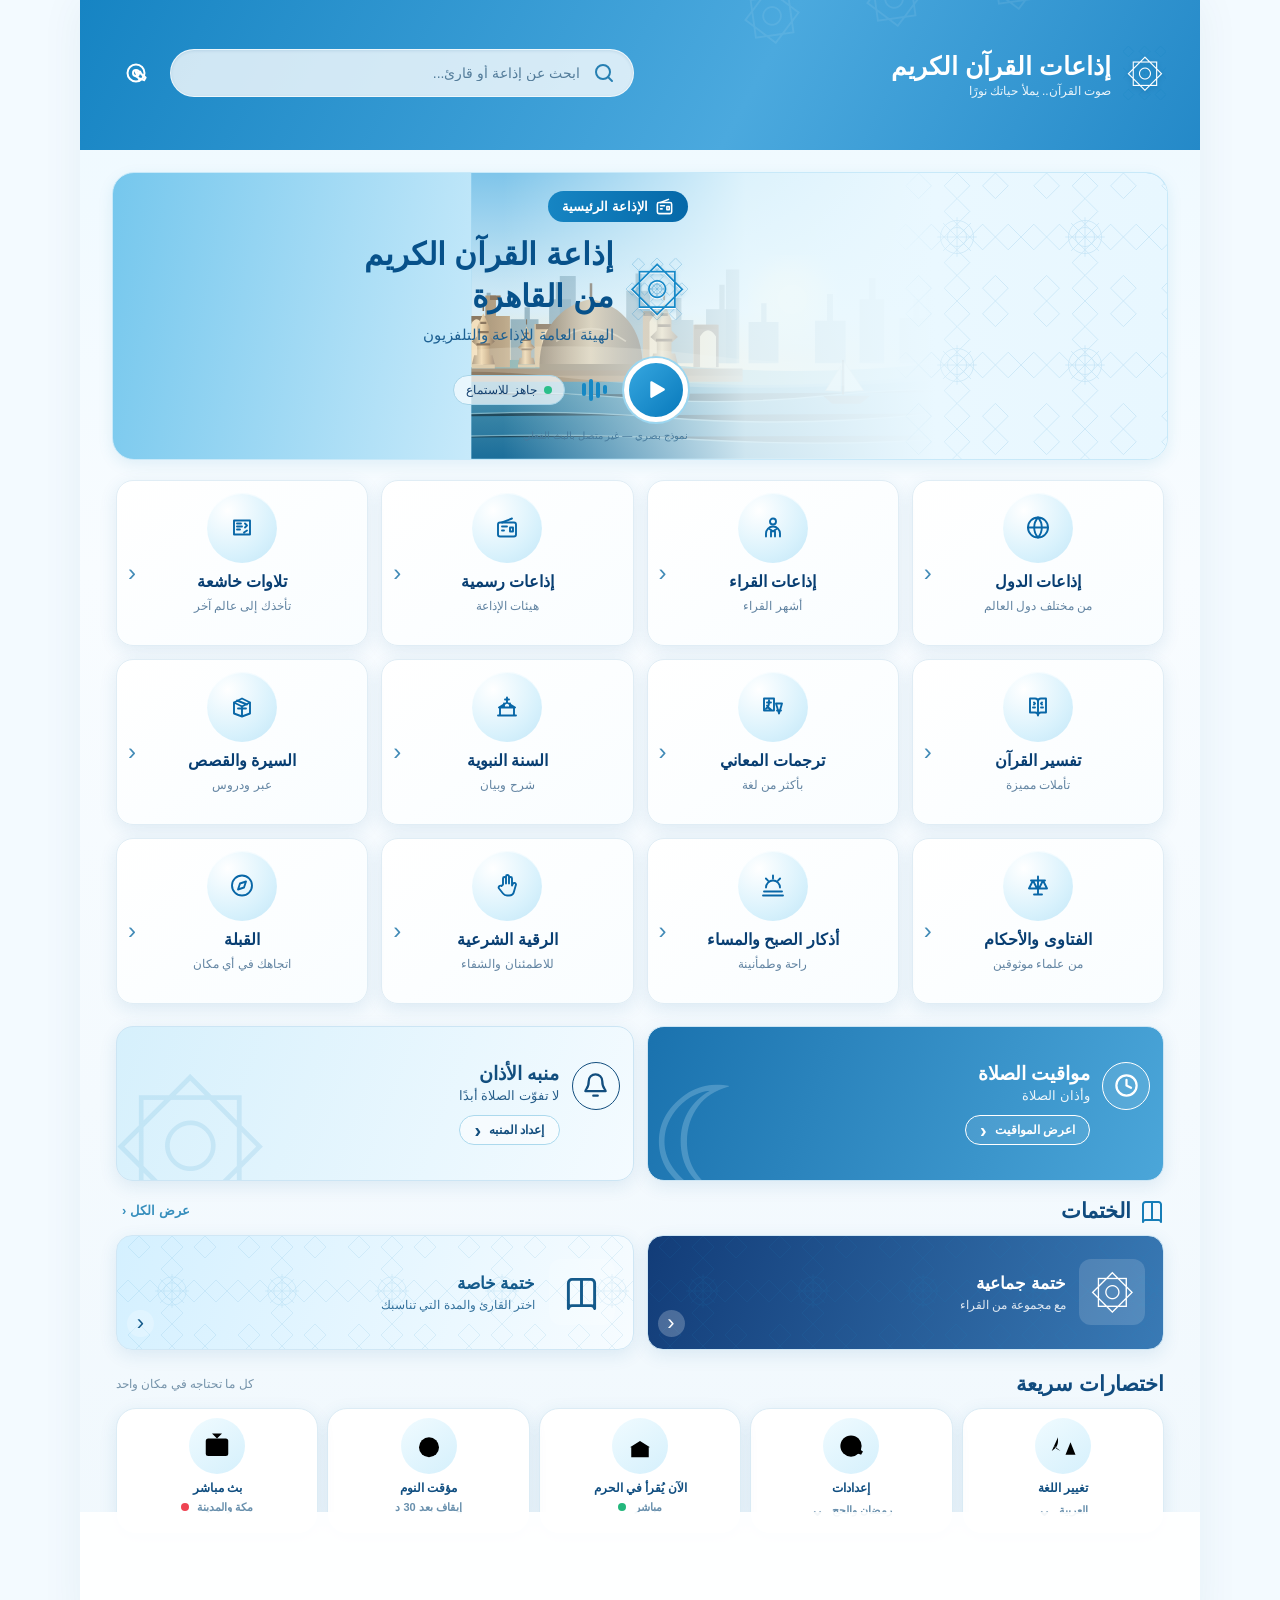
==== commit 7a3c8aae: "Wire dedicated logo and improve shortcut icon mapping" ====
--- a/design-prototype/index.html
+++ b/design-prototype/index.html
@@ -14,7 +14,7 @@
   <div class="app-shell">
     <header class="topbar">
       <div class="brand">
-        <div class="brand-mark" aria-hidden="true">۞</div>
+        <div class="brand-mark" aria-hidden="true"></div>
         <div><strong>إذاعات القرآن الكريم</strong><small>صوت القرآن.. يملأ حياتك نورًا</small></div>
       </div>
       <div class="header-actions">
@@ -29,7 +29,7 @@
         <div class="hero-scene" aria-hidden="true"><img src="./assets/hero-cairo-nile.svg" alt=""></div>
         <div class="hero-copy">
           <span class="eyebrow"><span class="icon" data-icon="radio"></span> الإذاعة الرئيسية</span>
-          <div class="hero-title-row"><div class="hero-emblem">۞</div><div><h1>إذاعة القرآن الكريم<br>من القاهرة</h1><p>الهيئة العامة للإذاعة والتلفزيون</p></div></div>
+          <div class="hero-title-row"><div class="hero-emblem" aria-hidden="true"></div><div><h1>إذاعة القرآن الكريم<br>من القاهرة</h1><p>الهيئة العامة للإذاعة والتلفزيون</p></div></div>
           <div class="hero-controls"><button class="play-button" id="playButton" aria-label="تشغيل تجريبي"><span class="icon" data-icon="play"></span></button><div class="equalizer" aria-hidden="true"><i></i><i></i><i></i><i></i></div><span class="live-pill"><i></i><span id="liveLabel">جاهز للاستماع</span></span></div>
           <small class="demo-note">نموذج بصري — غير متصل بالبث الفعلي</small>
         </div>
@@ -59,8 +59,8 @@
         <div class="quick-grid">
           <button class="quick-item" type="button" aria-pressed="false"><span class="quick-icon" data-icon="languages"></span><strong>تغيير اللغة</strong><small>العربية <span class="tiny-chevron">⌄</span></small></button>
           <button class="quick-item" type="button" aria-pressed="false"><span class="quick-icon" data-icon="settings"></span><strong>إعدادات</strong><small>رمضان والحج <span class="tiny-chevron">⌄</span></small></button>
-          <button class="quick-item" type="button" aria-pressed="false"><span class="quick-icon" data-icon="landmark"></span><strong>الآن يُقرأ في الحرم</strong><small>مباشر <i class="status-dot"></i></small></button>
-          <button class="quick-item" type="button" aria-pressed="false"><span class="quick-icon" data-icon="moon-star"></span><strong>مؤقت النوم</strong><small>إيقاف بعد 30 د</small></button>
+          <button class="quick-item" type="button" aria-pressed="false"><span class="quick-icon" data-icon="mosque"></span><strong>الآن يُقرأ في الحرم</strong><small>مباشر <i class="status-dot"></i></small></button>
+          <button class="quick-item" type="button" aria-pressed="false"><span class="quick-icon" data-icon="timer"></span><strong>مؤقت النوم</strong><small>إيقاف بعد 30 د</small></button>
           <button class="quick-item" type="button" aria-pressed="false"><span class="quick-icon" data-icon="tv"></span><strong>بث مباشر</strong><small>مكة والمدينة <i class="status-dot live-dot"></i></small></button>
         </div>
       </section>
--- a/design-prototype/styles.css
+++ b/design-prototype/styles.css
@@ -62,3 +62,27 @@
 @media(prefers-reduced-motion:reduce){
  *,*::before,*::after{scroll-behavior:auto!important;transition-duration:.01ms!important;animation-duration:.01ms!important}
 }
+
+/* High-fidelity artwork and decorative assets */
+.hero-scene{background:#9bd7f3;inset:0;width:66%;clip-path:polygon(0 0,100% 0,92% 100%,0 100%);z-index:0}
+.hero-scene img{display:block;width:100%;height:100%;object-fit:cover;object-position:center;filter:saturate(.93) contrast(.98)}
+.hero:after{z-index:1;background:linear-gradient(90deg,transparent 0%,#e9f8ff00 37%,#edfaffd9 60%,#eaf8ff 78%,#e8f7ff 100%)}
+.hero-ornament{z-index:2;inset:0 0 0 auto;width:26%;opacity:.23;background-image:url("./assets/islamic-geometric-pattern.svg");background-size:128px;background-repeat:repeat;mask-image:linear-gradient(90deg,transparent,#000 28%)}
+.hero-copy{z-index:3}
+.hero-emblem{width:62px;height:74px;flex:none;display:grid;place-items:center;font-size:0;background-image:url("./assets/islamic-geometric-pattern.svg");background-repeat:no-repeat;background-size:contain;background-position:center;filter:drop-shadow(0 2px 2px #187cb344)}
+.hero-emblem:after{content:"۞";font-size:56px;line-height:1;color:#1689c8;text-shadow:0 1px 0 white}
+.brand-mark{font-size:0;border:0;border-radius:0;width:43px;height:54px;background-image:url("./assets/islamic-geometric-pattern.svg");background-size:cover;background-position:center;position:relative;filter:none}
+.brand-mark:after{content:"۞";font-size:37px;color:white;line-height:1;filter:drop-shadow(0 2px 2px #00518b55)}
+.khatma-card{isolation:isolate}
+.khatma-card:before{content:"";position:absolute;inset:0;z-index:-1;opacity:.22;background-image:url("./assets/islamic-geometric-pattern.svg");background-size:110px;background-repeat:repeat}
+.category-icon{box-shadow:inset 0 1px 0 #fff9}
+.category-icon svg{filter:drop-shadow(0 1px 0 #ffffff80)}
+@media(max-width:680px){
+ .hero-scene{width:70%;clip-path:polygon(0 0,100% 0,91% 100%,0 100%)}
+ .hero:after{background:linear-gradient(90deg,#edfaff00 0%,#edfaff1a 28%,#edfaffd9 59%,#eaf8ff 80%)}
+ .hero-ornament{width:22%;background-size:88px}
+ .hero-emblem{width:38px;height:48px}
+ .hero-emblem:after{font-size:37px}
+ .brand-mark{width:30px;height:39px}
+ .brand-mark:after{font-size:29px}
+}
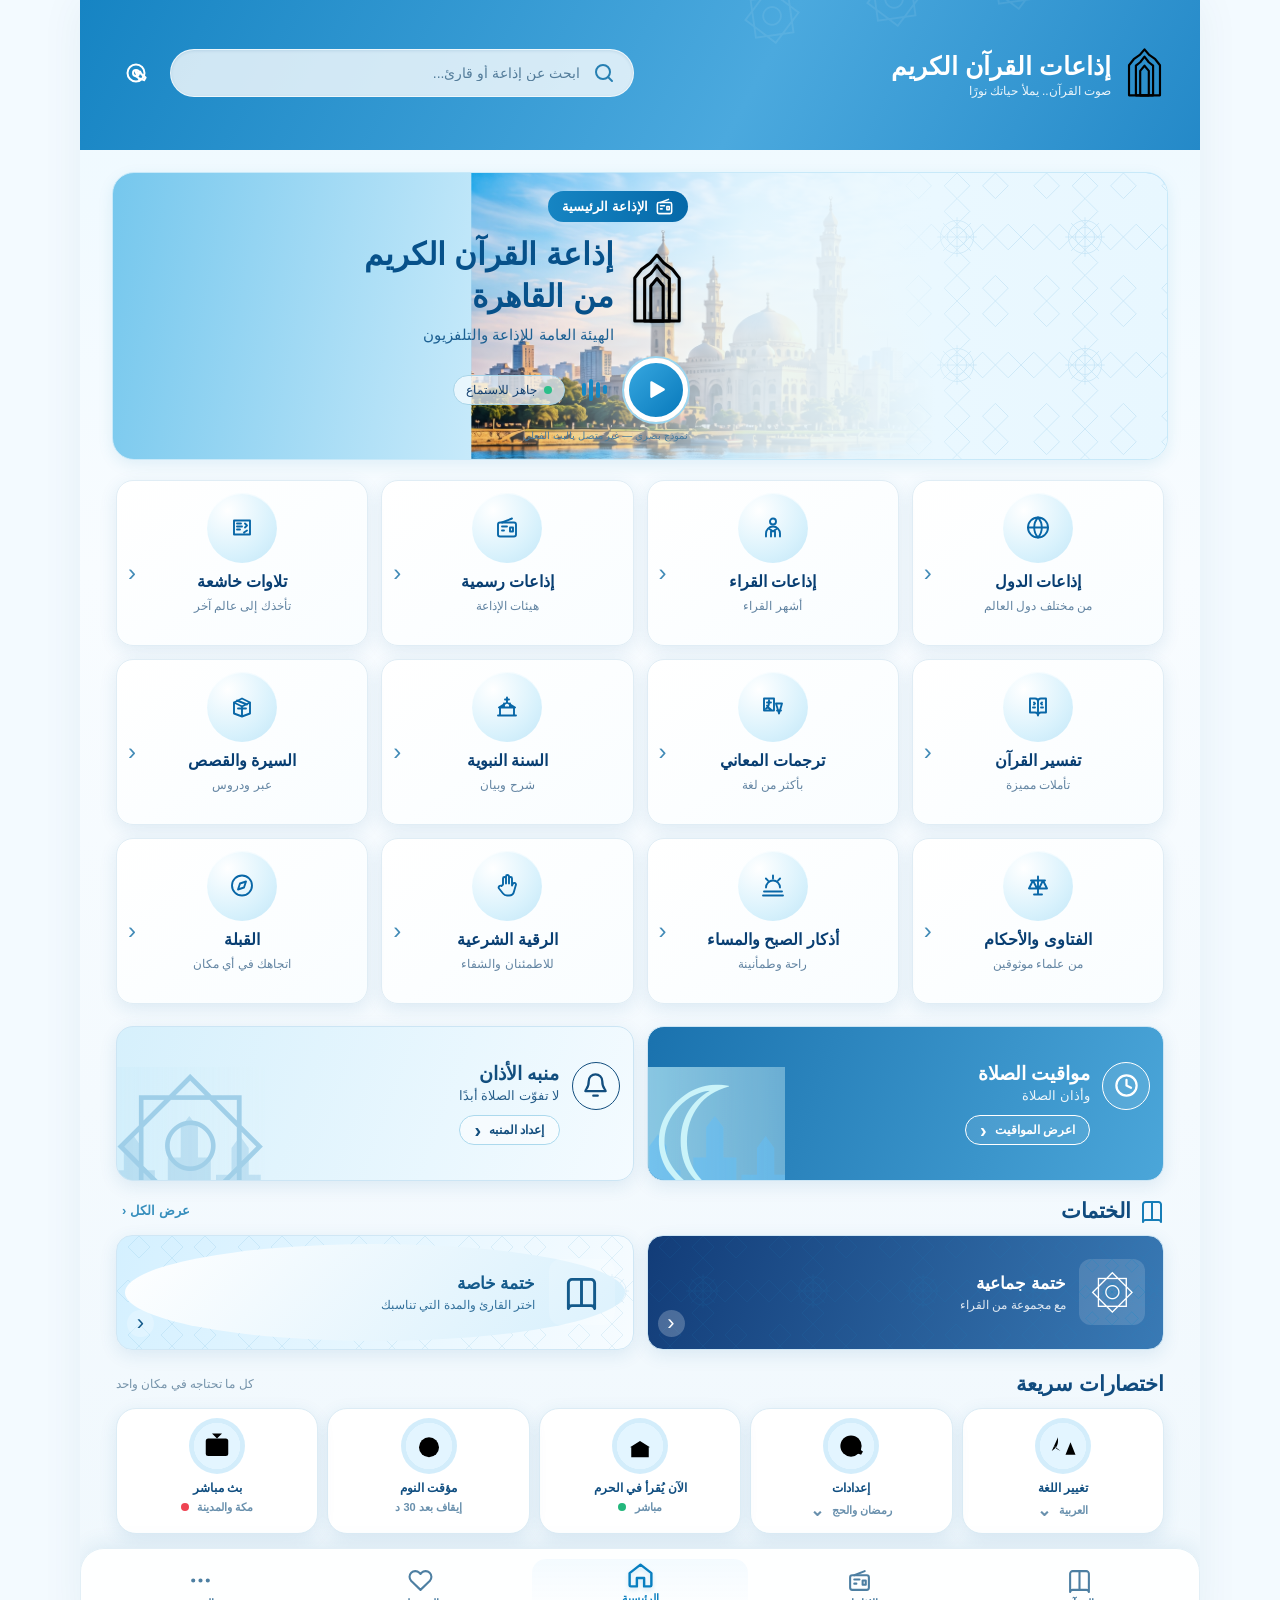
==== commit 32a4858d: "Use supplied Cairo Nile photo in homepage hero" ====
--- a/design-prototype/index.html
+++ b/design-prototype/index.html
@@ -26,7 +26,7 @@
     <main>
       <section class="hero" aria-label="إذاعة القرآن الكريم من القاهرة">
         <div class="hero-ornament"></div>
-        <div class="hero-scene" aria-hidden="true"><img src="./assets/hero-cairo-nile.svg" alt=""></div>
+        <div class="hero-scene" aria-hidden="true"><img src="./assets/cairo-nile-hero.jpg" alt=""></div>
         <div class="hero-copy">
           <span class="eyebrow"><span class="icon" data-icon="radio"></span> الإذاعة الرئيسية</span>
           <div class="hero-title-row"><div class="hero-emblem" aria-hidden="true"></div><div><h1>إذاعة القرآن الكريم<br>من القاهرة</h1><p>الهيئة العامة للإذاعة والتلفزيون</p></div></div>
--- a/design-prototype/styles.css
+++ b/design-prototype/styles.css
@@ -85,4 +85,25 @@
  .hero-emblem:after{font-size:37px}
  .brand-mark{width:30px;height:39px}
  .brand-mark:after{font-size:29px}
-}+}
+
+/* Applied reference artwork: logo, Cairo hero, prayer silhouette and Islamic motifs */
+.brand-mark{background-image:url("./assets/app-emblem.svg");background-size:contain;background-repeat:no-repeat;background-position:center}
+.brand-mark:after{content:none}
+.hero-emblem{background-image:url("./assets/app-emblem.svg");background-size:contain;background-repeat:no-repeat;background-position:center;color:#1689c8}
+.hero-emblem:after{content:none}
+.prayer-art{background-image:url("./assets/prayer-mosque-silhouette.svg");background-size:cover;background-position:center bottom;background-repeat:no-repeat;opacity:.92}
+.prayer-times .prayer-art{filter:saturate(1.25) contrast(1.08)}
+.adhan-card .prayer-art{opacity:.6;filter:grayscale(.08)}
+.khatma-illustration{background-image:url("./assets/islamic-geometric-pattern.svg");background-size:cover;background-position:center;background-repeat:no-repeat}
+.khatma-personal .khatma-illustration{background-image:none}
+.khatma-personal .khatma-illustration:before{content:"";position:absolute;inset:8px;background:linear-gradient(135deg,#fff,#d6effc);border-radius:50%;z-index:-1}
+.quick-item .quick-icon{background:radial-gradient(circle,#e3f5ff 0 58%,#d3edfb 59% 100%)}
+.quick-item.selected .quick-icon{background:linear-gradient(145deg,#168acb,#0866a6)}
+.hero-scene img{object-position:left center}
+@media(max-width:680px){
+ .hero-scene{width:72%}
+ .hero-copy{width:53%;margin-inline-start:auto}
+ .prayer-art{background-size:auto 100%}
+ .quick-item{min-width:0}
+}
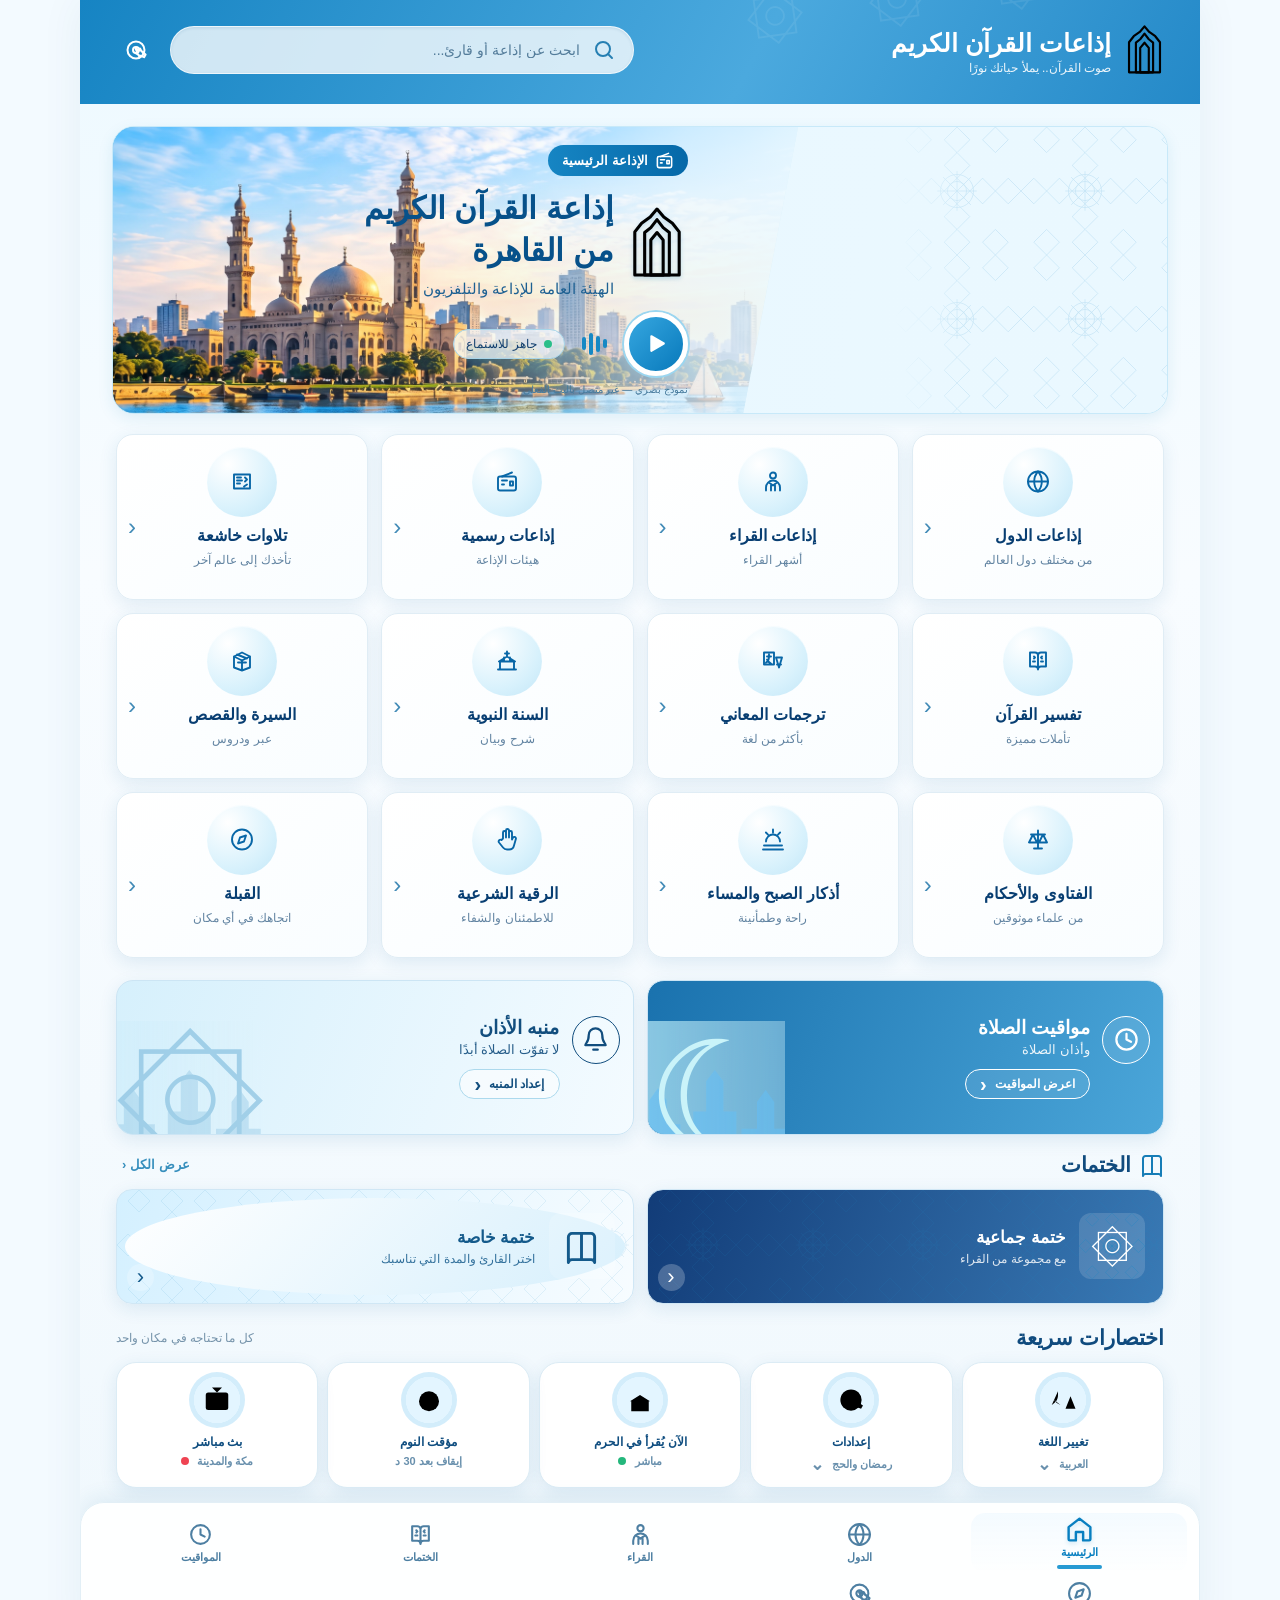
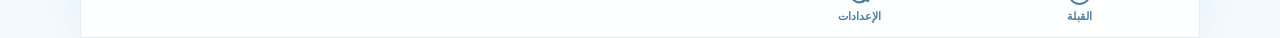
==== commit 17cd6715: "Match prototype bottom navigation to main app tabs" ====
--- a/design-prototype/index.html
+++ b/design-prototype/index.html
@@ -67,11 +67,13 @@
     </main>
 
     <nav class="bottom-nav" aria-label="التنقل الرئيسي">
-      <button class="nav-item"><span class="icon" data-icon="book-open"></span><span>القرآن</span></button>
-      <button class="nav-item"><span class="icon" data-icon="radio"></span><span>الإذاعات</span></button>
-      <button class="nav-item active"><span class="icon" data-icon="home"></span><span>الرئيسية</span></button>
-      <button class="nav-item"><span class="icon" data-icon="heart"></span><span>المفضلة</span></button>
-      <button class="nav-item"><span class="icon" data-icon="more-horizontal"></span><span>المزيد</span></button>
+      <button class="nav-item active" type="button" data-route="home" aria-current="page"><span class="icon" data-icon="home"></span><span>الرئيسية</span></button>
+      <button class="nav-item" type="button" data-route="countries"><span class="icon" data-icon="globe"></span><span>الدول</span></button>
+      <button class="nav-item" type="button" data-route="reciters"><span class="icon" data-icon="reader"></span><span>القراء</span></button>
+      <button class="nav-item" type="button" data-route="khatma"><span class="icon" data-icon="quran"></span><span>الختمات</span></button>
+      <button class="nav-item" type="button" data-route="prayer"><span class="icon" data-icon="clock"></span><span>المواقيت</span></button>
+      <button class="nav-item" type="button" data-route="qibla"><span class="icon" data-icon="compass"></span><span>القبلة</span></button>
+      <button class="nav-item" type="button" data-route="settings"><span class="icon" data-icon="settings"></span><span>الإعدادات</span></button>
     </nav>
   </div>
   <script src="./app.js"></script>
--- a/design-prototype/styles.css
+++ b/design-prototype/styles.css
@@ -107,3 +107,47 @@
  .prayer-art{background-size:auto 100%}
  .quick-item{min-width:0}
 }
+
+
+/* Cairo photo refinement — keep the mosque and Nile visible in wide and narrow layouts. */
+.hero-scene{width:65%;inset:0 auto 0 0;z-index:0;background:#7fc8e8}
+.hero-scene img{width:100%;height:100%;object-fit:cover;object-position:36% 54%;filter:saturate(1.02) contrast(1.02)}
+.hero:after{z-index:1;background:linear-gradient(90deg,#eaf8ff00 0%,#eaf8ff12 30%,#eaf8ffb8 54%,#eaf8fff2 70%,#eaf8ff 100%)}
+.hero-ornament{z-index:2}
+.hero-copy{z-index:3}
+@media(max-width:680px){
+  .hero{min-height:245px}
+  .hero-scene{width:72%;inset:0 auto 0 0;opacity:1;clip-path:polygon(0 0,100% 0,91% 100%,0 100%)}
+  .hero-scene img{object-position:34% 52%}
+  .hero:after{background:linear-gradient(90deg,#eaf8ff00 0%,#eaf8ff0a 25%,#eaf8ffb8 52%,#eaf8fff0 69%,#eaf8ff 100%)}
+  .hero-copy{width:73%;min-height:245px}
+}
+@media(max-width:390px){
+  .hero-scene{width:76%}
+  .hero-scene img{object-position:32% 52%}
+  .hero-copy{width:78%}
+}
+
+
+/* Final responsive polish and keyboard accessibility for the standalone preview. */
+.topbar{min-height:104px}
+.icon-button,.outline-button,.text-button,.nav-item,.quick-item,.category-card,.play-button{outline-offset:3px}
+:where(button,input):focus-visible{outline:3px solid #168ac8;outline-offset:3px}
+.category-card:focus-visible,.quick-item:focus-visible,.nav-item:focus-visible{box-shadow:0 0 0 3px #168ac844,0 8px 20px #167db522}
+.prayer-card{transition:transform .22s ease,box-shadow .22s ease}
+.prayer-card:hover{transform:translateY(-2px);box-shadow:0 12px 28px #176b9b20}
+.outline-button{transition:background .2s,color .2s,border-color .2s,transform .2s}
+.outline-button:active,.text-button:active{transform:scale(.97)}
+.bottom-nav{padding-bottom:max(10px,env(safe-area-inset-bottom))}
+@media(max-width:680px){
+ .topbar{min-height:86px;padding:11px 12px 13px;flex-direction:row;align-items:center;gap:8px}
+ .brand{align-self:center}
+ .hero-scene img{object-position:34% 52%}
+ .bottom-nav{position:sticky}
+}
+@media(max-width:380px){
+ .topbar{min-height:78px;padding-inline:9px}
+ .brand strong{font-size:10px}
+ .brand small{font-size:7px}
+ .searchbox input{min-width:0}
+}
